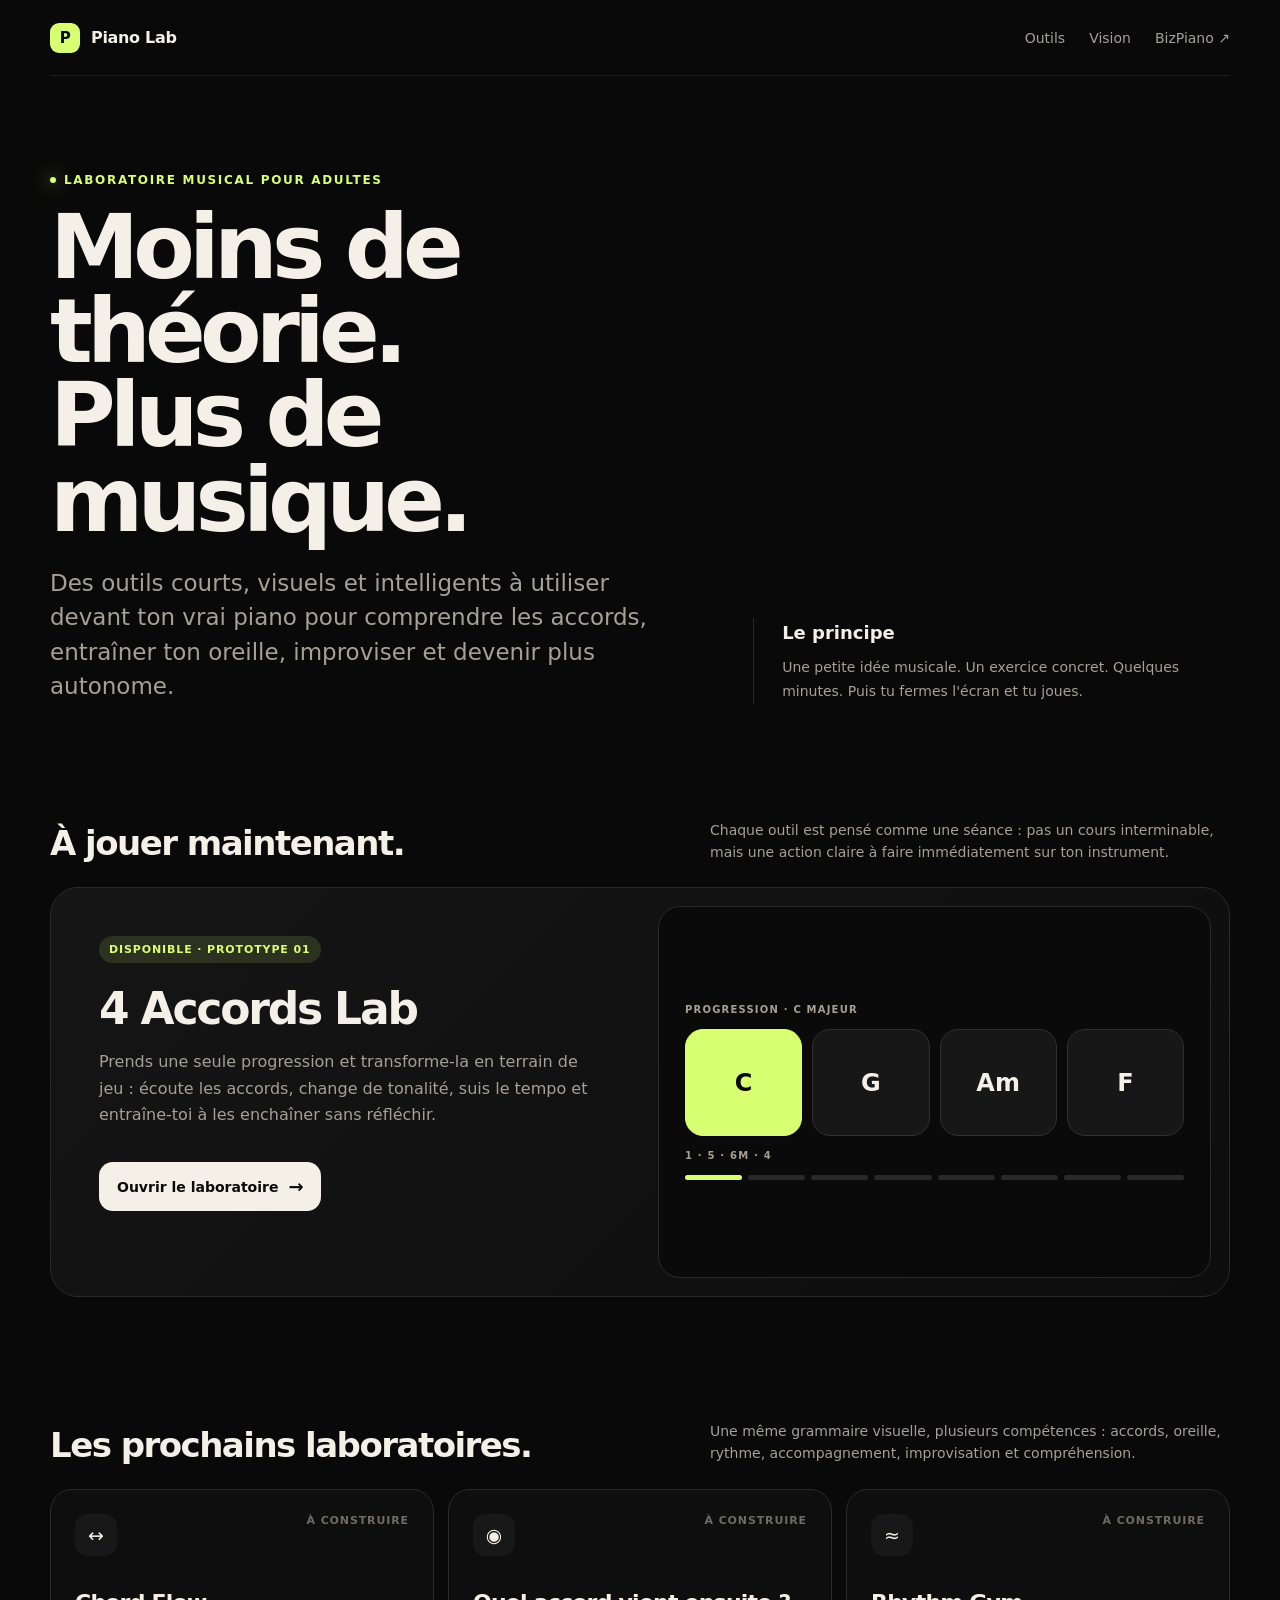
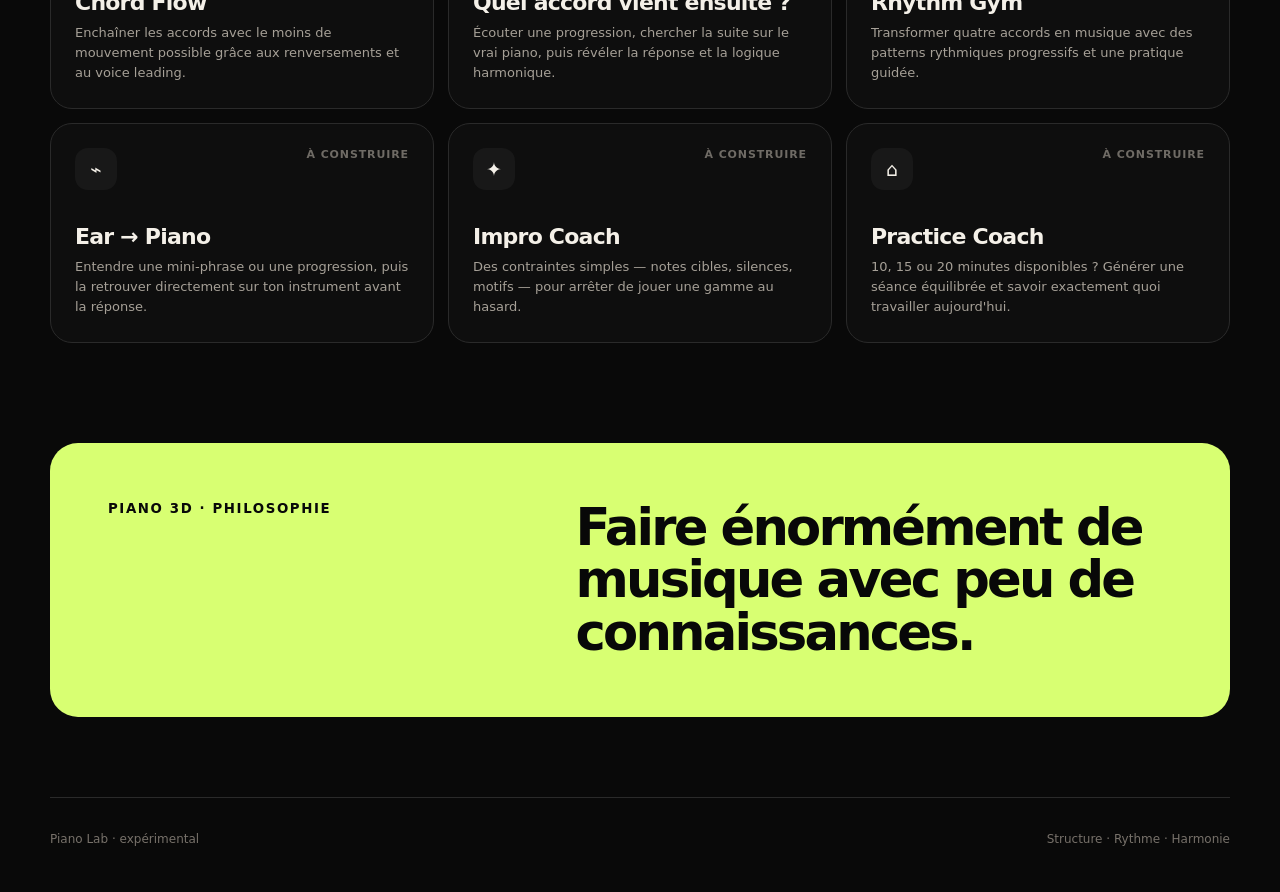
==== music-lab/index.html @ fcaf9c6c "Crée le hub premium Piano Lab pour les mini-apps musicales" ====
<!doctype html>
<html lang="fr">
<head>
  <meta charset="utf-8">
  <meta name="viewport" content="width=device-width,initial-scale=1">
  <meta name="theme-color" content="#0a0a0a">
  <meta name="description" content="Piano Lab — des outils musicaux simples et élégants pour pratiquer les accords, le rythme, l'oreille et l'improvisation au vrai piano.">
  <title>Piano Lab — Des outils pour devenir autonome au piano</title>
  <style>
    :root{--bg:#090909;--panel:#111;--soft:#181818;--line:#2a2a2a;--text:#f4f0e8;--muted:#a6a097;--accent:#d8ff72;--accent2:#d7c2ff;--max:1180px}
    *{box-sizing:border-box}html{scroll-behavior:smooth}body{margin:0;background:var(--bg);color:var(--text);font-family:Inter,ui-sans-serif,system-ui,-apple-system,BlinkMacSystemFont,"Segoe UI",sans-serif;-webkit-font-smoothing:antialiased}
    a{color:inherit;text-decoration:none}.wrap{width:min(calc(100% - 36px),var(--max));margin:auto}
    nav{height:76px;display:flex;align-items:center;justify-content:space-between;border-bottom:1px solid rgba(255,255,255,.08)}
    .brand{display:flex;align-items:center;gap:11px;font-weight:750;letter-spacing:-.02em}.mark{width:30px;height:30px;border-radius:9px;background:var(--accent);display:grid;place-items:center;color:#0a0a0a;font-size:15px;font-weight:900}.nav-right{display:flex;gap:24px;align-items:center;color:var(--muted);font-size:14px}.nav-right a:hover{color:var(--text)}
    .hero{padding:92px 0 72px;display:grid;grid-template-columns:1.15fr .85fr;gap:58px;align-items:end}.eyebrow{display:inline-flex;gap:8px;align-items:center;color:var(--accent);font-size:12px;font-weight:800;text-transform:uppercase;letter-spacing:.14em}.dot{width:6px;height:6px;border-radius:50%;background:var(--accent);box-shadow:0 0 18px var(--accent)}
    h1{font-size:clamp(48px,7vw,92px);line-height:.94;letter-spacing:-.065em;margin:18px 0 24px;max-width:820px}.hero p{font-size:clamp(18px,2.2vw,23px);line-height:1.5;color:var(--muted);max-width:690px;margin:0}.hero-note{border-left:1px solid var(--line);padding-left:28px;color:var(--muted);font-size:14px;line-height:1.7}.hero-note strong{color:var(--text);display:block;font-size:18px;margin-bottom:8px}
    .section{padding:44px 0 80px}.section-head{display:flex;justify-content:space-between;gap:20px;align-items:end;margin-bottom:24px}.section-head h2{font-size:34px;letter-spacing:-.045em;margin:0}.section-head p{color:var(--muted);margin:0;max-width:520px;line-height:1.55;font-size:14px}
    .featured{border:1px solid var(--line);border-radius:28px;background:linear-gradient(135deg,#151515,#0d0d0d);overflow:hidden;display:grid;grid-template-columns:1fr 1fr;min-height:410px;transition:.3s ease}.featured:hover{border-color:#444;transform:translateY(-2px)}.feature-copy{padding:48px}.badge{display:inline-flex;padding:7px 10px;border-radius:99px;background:rgba(216,255,114,.12);color:var(--accent);font-weight:800;font-size:11px;letter-spacing:.08em;text-transform:uppercase}.feature-copy h3{font-size:44px;line-height:1;letter-spacing:-.05em;margin:24px 0 18px}.feature-copy p{color:var(--muted);line-height:1.65;margin-bottom:34px}.btn{display:inline-flex;align-items:center;gap:10px;background:var(--text);color:#0a0a0a;border-radius:14px;padding:14px 18px;font-weight:800;font-size:14px}.btn span{font-size:18px}.mock{margin:18px;background:#0a0a0a;border:1px solid #2a2a2a;border-radius:22px;padding:26px;display:flex;flex-direction:column;justify-content:center;gap:14px}.mini-label{color:var(--muted);text-transform:uppercase;font-size:10px;font-weight:800;letter-spacing:.12em}.chords{display:grid;grid-template-columns:repeat(4,1fr);gap:10px}.chord{aspect-ratio:1.1;border-radius:18px;background:#171717;border:1px solid #303030;display:grid;place-items:center;font-size:24px;font-weight:800}.chord.active{background:var(--accent);color:#080808;border-color:var(--accent)}.timeline{display:flex;gap:6px}.beat{height:5px;flex:1;border-radius:10px;background:#292929}.beat.on{background:var(--accent)}
    .grid{display:grid;grid-template-columns:repeat(3,1fr);gap:14px}.card{border:1px solid var(--line);border-radius:22px;padding:24px;min-height:220px;background:#0e0e0e;display:flex;flex-direction:column;justify-content:space-between}.card-top{display:flex;justify-content:space-between;align-items:start}.icon{width:42px;height:42px;border-radius:13px;background:var(--soft);display:grid;place-items:center;font-size:19px}.status{color:#6f6b65;font-size:11px;font-weight:800;text-transform:uppercase;letter-spacing:.08em}.card h3{font-size:22px;letter-spacing:-.035em;margin:30px 0 8px}.card p{font-size:13px;color:var(--muted);line-height:1.55;margin:0}.philosophy{margin:20px 0 80px;padding:58px;border-radius:28px;background:var(--accent);color:#080808;display:grid;grid-template-columns:.8fr 1.2fr;gap:70px}.philosophy small{font-weight:900;text-transform:uppercase;letter-spacing:.12em}.philosophy blockquote{font-size:clamp(30px,4vw,55px);letter-spacing:-.055em;line-height:1.03;margin:0;font-weight:850}
    footer{border-top:1px solid var(--line);padding:34px 0 46px;color:#77716a;font-size:12px}.footer-row{display:flex;justify-content:space-between;gap:20px}
    @media(max-width:800px){.nav-right a:not(:last-child){display:none}.hero{grid-template-columns:1fr;padding-top:64px}.hero-note{border-left:0;padding-left:0}.featured{grid-template-columns:1fr}.mock{min-height:310px}.grid{grid-template-columns:1fr}.philosophy{grid-template-columns:1fr;gap:24px;padding:34px}.section-head{display:block}.section-head p{margin-top:12px}.feature-copy{padding:32px}.feature-copy h3{font-size:36px}.chord{font-size:20px}}
  </style>
</head>
<body>
  <div class="wrap">
    <nav>
      <a class="brand" href="./"><span class="mark">P</span><span>Piano Lab</span></a>
      <div class="nav-right"><a href="#outils">Outils</a><a href="#vision">Vision</a><a href="../">BizPiano ↗</a></div>
    </nav>

    <header class="hero">
      <div>
        <div class="eyebrow"><span class="dot"></span> Laboratoire musical pour adultes</div>
        <h1>Moins de théorie.<br>Plus de musique.</h1>
        <p>Des outils courts, visuels et intelligents à utiliser devant ton vrai piano pour comprendre les accords, entraîner ton oreille, improviser et devenir plus autonome.</p>
      </div>
      <div class="hero-note"><strong>Le principe</strong>Une petite idée musicale. Un exercice concret. Quelques minutes. Puis tu fermes l'écran et tu joues.</div>
    </header>

    <section class="section" id="outils">
      <div class="section-head"><h2>À jouer maintenant.</h2><p>Chaque outil est pensé comme une séance : pas un cours interminable, mais une action claire à faire immédiatement sur ton instrument.</p></div>
      <a class="featured" href="apps/4-accords/">
        <div class="feature-copy">
          <span class="badge">Disponible · Prototype 01</span>
          <h3>4 Accords Lab</h3>
          <p>Prends une seule progression et transforme-la en terrain de jeu : écoute les accords, change de tonalité, suis le tempo et entraîne-toi à les enchaîner sans réfléchir.</p>
          <span class="btn">Ouvrir le laboratoire <span>→</span></span>
        </div>
        <div class="mock" aria-hidden="true">
          <div class="mini-label">Progression · C majeur</div>
          <div class="chords"><div class="chord active">C</div><div class="chord">G</div><div class="chord">Am</div><div class="chord">F</div></div>
          <div class="mini-label">1 · 5 · 6m · 4</div>
          <div class="timeline"><span class="beat on"></span><span class="beat"></span><span class="beat"></span><span class="beat"></span><span class="beat"></span><span class="beat"></span><span class="beat"></span><span class="beat"></span></div>
        </div>
      </a>
    </section>

    <section class="section">
      <div class="section-head"><h2>Les prochains laboratoires.</h2><p>Une même grammaire visuelle, plusieurs compétences : accords, oreille, rythme, accompagnement, improvisation et compréhension.</p></div>
      <div class="grid">
        <article class="card"><div class="card-top"><div class="icon">↔</div><div class="status">À construire</div></div><div><h3>Chord Flow</h3><p>Enchaîner les accords avec le moins de mouvement possible grâce aux renversements et au voice leading.</p></div></article>
        <article class="card"><div class="card-top"><div class="icon">◉</div><div class="status">À construire</div></div><div><h3>Quel accord vient ensuite ?</h3><p>Écouter une progression, chercher la suite sur le vrai piano, puis révéler la réponse et la logique harmonique.</p></div></article>
        <article class="card"><div class="card-top"><div class="icon">≈</div><div class="status">À construire</div></div><div><h3>Rhythm Gym</h3><p>Transformer quatre accords en musique avec des patterns rythmiques progressifs et une pratique guidée.</p></div></article>
        <article class="card"><div class="card-top"><div class="icon">⌁</div><div class="status">À construire</div></div><div><h3>Ear → Piano</h3><p>Entendre une mini-phrase ou une progression, puis la retrouver directement sur ton instrument avant la réponse.</p></div></article>
        <article class="card"><div class="card-top"><div class="icon">✦</div><div class="status">À construire</div></div><div><h3>Impro Coach</h3><p>Des contraintes simples — notes cibles, silences, motifs — pour arrêter de jouer une gamme au hasard.</p></div></article>
        <article class="card"><div class="card-top"><div class="icon">⌂</div><div class="status">À construire</div></div><div><h3>Practice Coach</h3><p>10, 15 ou 20 minutes disponibles ? Générer une séance équilibrée et savoir exactement quoi travailler aujourd'hui.</p></div></article>
      </div>
    </section>

    <section class="philosophy" id="vision"><small>Piano 3D · philosophie</small><blockquote>Faire énormément de musique avec peu de connaissances.</blockquote></section>

    <footer><div class="footer-row"><span>Piano Lab · expérimental</span><span>Structure · Rythme · Harmonie</span></div></footer>
  </div>
</body>
</html>
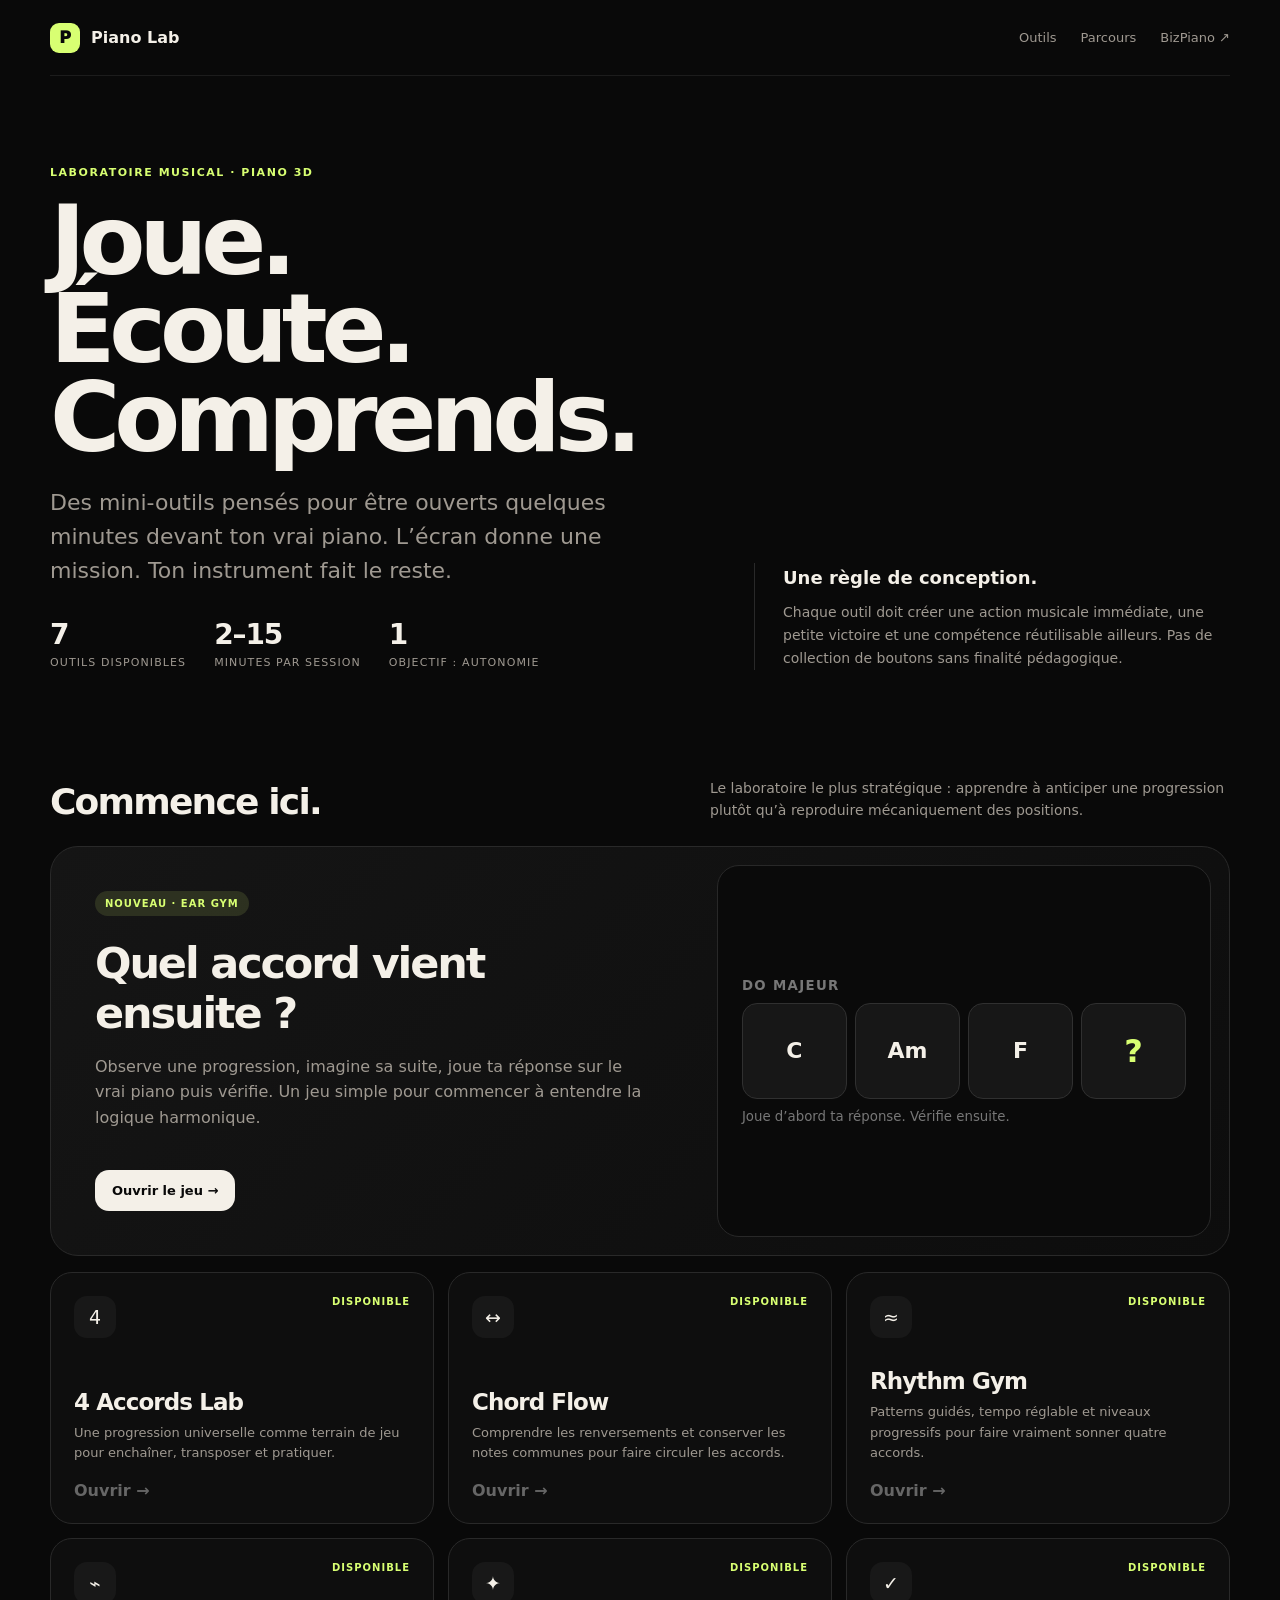
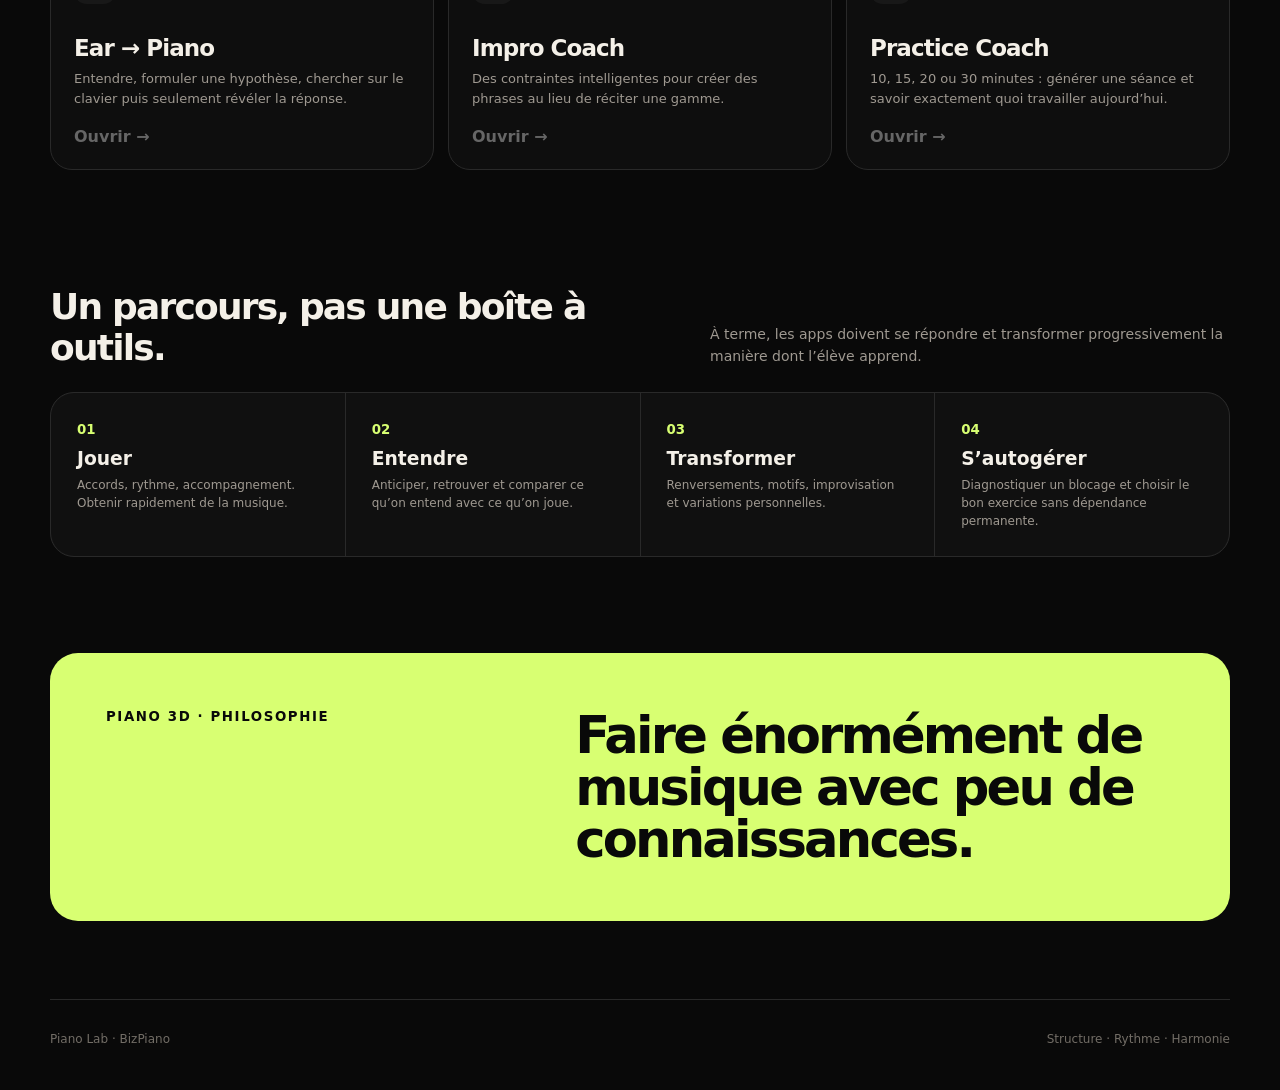
==== commit 38b1bc80: "Transforme Piano Lab en hub de 7 outils" ====
--- a/music-lab/index.html
+++ b/music-lab/index.html
@@ -1,75 +1 @@
-<!doctype html>
-<html lang="fr">
-<head>
-  <meta charset="utf-8">
-  <meta name="viewport" content="width=device-width,initial-scale=1">
-  <meta name="theme-color" content="#0a0a0a">
-  <meta name="description" content="Piano Lab — des outils musicaux simples et élégants pour pratiquer les accords, le rythme, l'oreille et l'improvisation au vrai piano.">
-  <title>Piano Lab — Des outils pour devenir autonome au piano</title>
-  <style>
-    :root{--bg:#090909;--panel:#111;--soft:#181818;--line:#2a2a2a;--text:#f4f0e8;--muted:#a6a097;--accent:#d8ff72;--accent2:#d7c2ff;--max:1180px}
-    *{box-sizing:border-box}html{scroll-behavior:smooth}body{margin:0;background:var(--bg);color:var(--text);font-family:Inter,ui-sans-serif,system-ui,-apple-system,BlinkMacSystemFont,"Segoe UI",sans-serif;-webkit-font-smoothing:antialiased}
-    a{color:inherit;text-decoration:none}.wrap{width:min(calc(100% - 36px),var(--max));margin:auto}
-    nav{height:76px;display:flex;align-items:center;justify-content:space-between;border-bottom:1px solid rgba(255,255,255,.08)}
-    .brand{display:flex;align-items:center;gap:11px;font-weight:750;letter-spacing:-.02em}.mark{width:30px;height:30px;border-radius:9px;background:var(--accent);display:grid;place-items:center;color:#0a0a0a;font-size:15px;font-weight:900}.nav-right{display:flex;gap:24px;align-items:center;color:var(--muted);font-size:14px}.nav-right a:hover{color:var(--text)}
-    .hero{padding:92px 0 72px;display:grid;grid-template-columns:1.15fr .85fr;gap:58px;align-items:end}.eyebrow{display:inline-flex;gap:8px;align-items:center;color:var(--accent);font-size:12px;font-weight:800;text-transform:uppercase;letter-spacing:.14em}.dot{width:6px;height:6px;border-radius:50%;background:var(--accent);box-shadow:0 0 18px var(--accent)}
-    h1{font-size:clamp(48px,7vw,92px);line-height:.94;letter-spacing:-.065em;margin:18px 0 24px;max-width:820px}.hero p{font-size:clamp(18px,2.2vw,23px);line-height:1.5;color:var(--muted);max-width:690px;margin:0}.hero-note{border-left:1px solid var(--line);padding-left:28px;color:var(--muted);font-size:14px;line-height:1.7}.hero-note strong{color:var(--text);display:block;font-size:18px;margin-bottom:8px}
-    .section{padding:44px 0 80px}.section-head{display:flex;justify-content:space-between;gap:20px;align-items:end;margin-bottom:24px}.section-head h2{font-size:34px;letter-spacing:-.045em;margin:0}.section-head p{color:var(--muted);margin:0;max-width:520px;line-height:1.55;font-size:14px}
-    .featured{border:1px solid var(--line);border-radius:28px;background:linear-gradient(135deg,#151515,#0d0d0d);overflow:hidden;display:grid;grid-template-columns:1fr 1fr;min-height:410px;transition:.3s ease}.featured:hover{border-color:#444;transform:translateY(-2px)}.feature-copy{padding:48px}.badge{display:inline-flex;padding:7px 10px;border-radius:99px;background:rgba(216,255,114,.12);color:var(--accent);font-weight:800;font-size:11px;letter-spacing:.08em;text-transform:uppercase}.feature-copy h3{font-size:44px;line-height:1;letter-spacing:-.05em;margin:24px 0 18px}.feature-copy p{color:var(--muted);line-height:1.65;margin-bottom:34px}.btn{display:inline-flex;align-items:center;gap:10px;background:var(--text);color:#0a0a0a;border-radius:14px;padding:14px 18px;font-weight:800;font-size:14px}.btn span{font-size:18px}.mock{margin:18px;background:#0a0a0a;border:1px solid #2a2a2a;border-radius:22px;padding:26px;display:flex;flex-direction:column;justify-content:center;gap:14px}.mini-label{color:var(--muted);text-transform:uppercase;font-size:10px;font-weight:800;letter-spacing:.12em}.chords{display:grid;grid-template-columns:repeat(4,1fr);gap:10px}.chord{aspect-ratio:1.1;border-radius:18px;background:#171717;border:1px solid #303030;display:grid;place-items:center;font-size:24px;font-weight:800}.chord.active{background:var(--accent);color:#080808;border-color:var(--accent)}.timeline{display:flex;gap:6px}.beat{height:5px;flex:1;border-radius:10px;background:#292929}.beat.on{background:var(--accent)}
-    .grid{display:grid;grid-template-columns:repeat(3,1fr);gap:14px}.card{border:1px solid var(--line);border-radius:22px;padding:24px;min-height:220px;background:#0e0e0e;display:flex;flex-direction:column;justify-content:space-between}.card-top{display:flex;justify-content:space-between;align-items:start}.icon{width:42px;height:42px;border-radius:13px;background:var(--soft);display:grid;place-items:center;font-size:19px}.status{color:#6f6b65;font-size:11px;font-weight:800;text-transform:uppercase;letter-spacing:.08em}.card h3{font-size:22px;letter-spacing:-.035em;margin:30px 0 8px}.card p{font-size:13px;color:var(--muted);line-height:1.55;margin:0}.philosophy{margin:20px 0 80px;padding:58px;border-radius:28px;background:var(--accent);color:#080808;display:grid;grid-template-columns:.8fr 1.2fr;gap:70px}.philosophy small{font-weight:900;text-transform:uppercase;letter-spacing:.12em}.philosophy blockquote{font-size:clamp(30px,4vw,55px);letter-spacing:-.055em;line-height:1.03;margin:0;font-weight:850}
-    footer{border-top:1px solid var(--line);padding:34px 0 46px;color:#77716a;font-size:12px}.footer-row{display:flex;justify-content:space-between;gap:20px}
-    @media(max-width:800px){.nav-right a:not(:last-child){display:none}.hero{grid-template-columns:1fr;padding-top:64px}.hero-note{border-left:0;padding-left:0}.featured{grid-template-columns:1fr}.mock{min-height:310px}.grid{grid-template-columns:1fr}.philosophy{grid-template-columns:1fr;gap:24px;padding:34px}.section-head{display:block}.section-head p{margin-top:12px}.feature-copy{padding:32px}.feature-copy h3{font-size:36px}.chord{font-size:20px}}
-  </style>
-</head>
-<body>
-  <div class="wrap">
-    <nav>
-      <a class="brand" href="./"><span class="mark">P</span><span>Piano Lab</span></a>
-      <div class="nav-right"><a href="#outils">Outils</a><a href="#vision">Vision</a><a href="../">BizPiano ↗</a></div>
-    </nav>
-
-    <header class="hero">
-      <div>
-        <div class="eyebrow"><span class="dot"></span> Laboratoire musical pour adultes</div>
-        <h1>Moins de théorie.<br>Plus de musique.</h1>
-        <p>Des outils courts, visuels et intelligents à utiliser devant ton vrai piano pour comprendre les accords, entraîner ton oreille, improviser et devenir plus autonome.</p>
-      </div>
-      <div class="hero-note"><strong>Le principe</strong>Une petite idée musicale. Un exercice concret. Quelques minutes. Puis tu fermes l'écran et tu joues.</div>
-    </header>
-
-    <section class="section" id="outils">
-      <div class="section-head"><h2>À jouer maintenant.</h2><p>Chaque outil est pensé comme une séance : pas un cours interminable, mais une action claire à faire immédiatement sur ton instrument.</p></div>
-      <a class="featured" href="apps/4-accords/">
-        <div class="feature-copy">
-          <span class="badge">Disponible · Prototype 01</span>
-          <h3>4 Accords Lab</h3>
-          <p>Prends une seule progression et transforme-la en terrain de jeu : écoute les accords, change de tonalité, suis le tempo et entraîne-toi à les enchaîner sans réfléchir.</p>
-          <span class="btn">Ouvrir le laboratoire <span>→</span></span>
-        </div>
-        <div class="mock" aria-hidden="true">
-          <div class="mini-label">Progression · C majeur</div>
-          <div class="chords"><div class="chord active">C</div><div class="chord">G</div><div class="chord">Am</div><div class="chord">F</div></div>
-          <div class="mini-label">1 · 5 · 6m · 4</div>
-          <div class="timeline"><span class="beat on"></span><span class="beat"></span><span class="beat"></span><span class="beat"></span><span class="beat"></span><span class="beat"></span><span class="beat"></span><span class="beat"></span></div>
-        </div>
-      </a>
-    </section>
-
-    <section class="section">
-      <div class="section-head"><h2>Les prochains laboratoires.</h2><p>Une même grammaire visuelle, plusieurs compétences : accords, oreille, rythme, accompagnement, improvisation et compréhension.</p></div>
-      <div class="grid">
-        <article class="card"><div class="card-top"><div class="icon">↔</div><div class="status">À construire</div></div><div><h3>Chord Flow</h3><p>Enchaîner les accords avec le moins de mouvement possible grâce aux renversements et au voice leading.</p></div></article>
-        <article class="card"><div class="card-top"><div class="icon">◉</div><div class="status">À construire</div></div><div><h3>Quel accord vient ensuite ?</h3><p>Écouter une progression, chercher la suite sur le vrai piano, puis révéler la réponse et la logique harmonique.</p></div></article>
-        <article class="card"><div class="card-top"><div class="icon">≈</div><div class="status">À construire</div></div><div><h3>Rhythm Gym</h3><p>Transformer quatre accords en musique avec des patterns rythmiques progressifs et une pratique guidée.</p></div></article>
-        <article class="card"><div class="card-top"><div class="icon">⌁</div><div class="status">À construire</div></div><div><h3>Ear → Piano</h3><p>Entendre une mini-phrase ou une progression, puis la retrouver directement sur ton instrument avant la réponse.</p></div></article>
-        <article class="card"><div class="card-top"><div class="icon">✦</div><div class="status">À construire</div></div><div><h3>Impro Coach</h3><p>Des contraintes simples — notes cibles, silences, motifs — pour arrêter de jouer une gamme au hasard.</p></div></article>
-        <article class="card"><div class="card-top"><div class="icon">⌂</div><div class="status">À construire</div></div><div><h3>Practice Coach</h3><p>10, 15 ou 20 minutes disponibles ? Générer une séance équilibrée et savoir exactement quoi travailler aujourd'hui.</p></div></article>
-      </div>
-    </section>
-
-    <section class="philosophy" id="vision"><small>Piano 3D · philosophie</small><blockquote>Faire énormément de musique avec peu de connaissances.</blockquote></section>
-
-    <footer><div class="footer-row"><span>Piano Lab · expérimental</span><span>Structure · Rythme · Harmonie</span></div></footer>
-  </div>
-</body>
-</html>+<!doctype html><html lang="fr"><head><meta charset="utf-8"><meta name="viewport" content="width=device-width,initial-scale=1"><meta name="theme-color" content="#090909"><meta name="description" content="Piano Lab — des outils musicaux simples et élégants pour pratiquer les accords, le rythme, l'oreille et l'improvisation au vrai piano."><title>Piano Lab — Des outils pour devenir autonome au piano</title><style>:root{--bg:#090909;--panel:#111;--soft:#181818;--line:#292929;--text:#f4f0e8;--muted:#9f9991;--accent:#d8ff72;--max:1180px}*{box-sizing:border-box}html{scroll-behavior:smooth}body{margin:0;background:var(--bg);color:var(--text);font-family:Inter,system-ui,-apple-system,sans-serif;-webkit-font-smoothing:antialiased}a{color:inherit;text-decoration:none}.wrap{width:min(calc(100% - 32px),var(--max));margin:auto}nav{height:76px;display:flex;align-items:center;justify-content:space-between;border-bottom:1px solid rgba(255,255,255,.08)}.brand{display:flex;align-items:center;gap:11px;font-weight:800}.mark{width:30px;height:30px;border-radius:9px;background:var(--accent);display:grid;place-items:center;color:#090909;font-weight:950}.nav-right{display:flex;gap:24px;align-items:center;color:var(--muted);font-size:13px}.hero{padding:90px 0 68px;display:grid;grid-template-columns:1.15fr .85fr;gap:60px;align-items:end}.eyebrow{color:var(--accent);font-size:11px;font-weight:900;letter-spacing:.14em;text-transform:uppercase}h1{font-size:clamp(50px,7.6vw,96px);line-height:.92;letter-spacing:-.065em;margin:18px 0 24px}.hero p{font-size:clamp(18px,2vw,22px);line-height:1.55;color:var(--muted);max-width:700px;margin:0}.promise{border-left:1px solid var(--line);padding-left:28px;color:var(--muted);font-size:14px;line-height:1.65}.promise strong{display:block;color:var(--text);font-size:18px;margin-bottom:8px}.stats{display:flex;gap:28px;margin-top:30px}.stat strong{display:block;font-size:28px;letter-spacing:-.04em}.stat span{color:var(--muted);font-size:11px;text-transform:uppercase;letter-spacing:.1em}.section{padding:40px 0 76px}.section-head{display:flex;justify-content:space-between;align-items:end;gap:30px;margin-bottom:24px}.section-head h2{font-size:36px;letter-spacing:-.05em;margin:0}.section-head p{max-width:520px;color:var(--muted);font-size:14px;line-height:1.55;margin:0}.featured{display:grid;grid-template-columns:1.1fr .9fr;border:1px solid var(--line);border-radius:28px;overflow:hidden;background:linear-gradient(135deg,#151515,#0d0d0d);margin-bottom:16px;transition:.25s}.featured:hover,.card:hover{border-color:#484848;transform:translateY(-2px)}.fcopy{padding:44px}.badge{display:inline-flex;padding:7px 10px;border-radius:99px;background:rgba(216,255,114,.12);color:var(--accent);font-size:10px;font-weight:900;text-transform:uppercase;letter-spacing:.1em}.fcopy h3{font-size:43px;letter-spacing:-.05em;margin:22px 0 14px}.fcopy p{color:var(--muted);line-height:1.6;max-width:580px}.open{display:inline-flex;margin-top:24px;background:var(--text);color:#090909;padding:13px 17px;border-radius:14px;font-weight:850;font-size:13px}.preview{margin:18px;border:1px solid #282828;background:#0a0a0a;border-radius:22px;padding:24px;display:flex;flex-direction:column;justify-content:center;gap:10px}.seq{display:grid;grid-template-columns:repeat(4,1fr);gap:8px}.sq{aspect-ratio:1.1;border-radius:15px;background:#171717;border:1px solid #303030;display:grid;place-items:center;font-weight:900;font-size:22px}.sq:last-child{color:var(--accent);font-size:32px}.grid{display:grid;grid-template-columns:repeat(3,1fr);gap:14px}.card{border:1px solid var(--line);border-radius:22px;padding:23px;min-height:232px;background:#0e0e0e;display:flex;flex-direction:column;justify-content:space-between;transition:.25s}.card-top{display:flex;justify-content:space-between}.icon{width:42px;height:42px;border-radius:13px;background:#181818;display:grid;place-items:center;font-size:19px}.live{font-size:10px;font-weight:900;color:var(--accent);letter-spacing:.1em;text-transform:uppercase}.card h3{font-size:23px;letter-spacing:-.04em;margin:30px 0 8px}.card p{font-size:13px;color:var(--muted);line-height:1.55;margin:0}.arrow{color:#666;margin-top:18px;font-weight:800}.path{display:grid;grid-template-columns:repeat(4,1fr);gap:1px;background:var(--line);border:1px solid var(--line);border-radius:24px;overflow:hidden}.path div{background:#101010;padding:26px}.path small{color:var(--accent);font-weight:900}.path h3{margin:10px 0 7px}.path p{color:var(--muted);font-size:12px;line-height:1.5;margin:0}.philosophy{margin:20px 0 78px;padding:56px;border-radius:28px;background:var(--accent);color:#090909;display:grid;grid-template-columns:.8fr 1.2fr;gap:70px}.philosophy small{font-weight:900;text-transform:uppercase;letter-spacing:.12em}.philosophy blockquote{font-size:clamp(31px,4vw,56px);letter-spacing:-.055em;line-height:1.02;margin:0;font-weight:900}footer{border-top:1px solid var(--line);padding:32px 0 44px;color:#726d66;font-size:12px}.footer-row{display:flex;justify-content:space-between}@media(max-width:820px){.hero,.featured{grid-template-columns:1fr}.promise{border:0;padding:0}.grid{grid-template-columns:1fr 1fr}.path{grid-template-columns:1fr 1fr}.philosophy{grid-template-columns:1fr;gap:22px;padding:34px}.nav-right a:not(:last-child){display:none}}@media(max-width:560px){.grid,.path{grid-template-columns:1fr}.section-head{display:block}.section-head p{margin-top:10px}.fcopy{padding:30px}.preview{min-height:230px}.stats{gap:18px}}</style></head><body><div class="wrap"><nav><a class="brand" href="./"><span class="mark">P</span>Piano Lab</a><div class="nav-right"><a href="#outils">Outils</a><a href="#parcours">Parcours</a><a href="../">BizPiano ↗</a></div></nav><header class="hero"><div><div class="eyebrow">Laboratoire musical · Piano 3D</div><h1>Joue.<br>Écoute.<br>Comprends.</h1><p>Des mini-outils pensés pour être ouverts quelques minutes devant ton vrai piano. L’écran donne une mission. Ton instrument fait le reste.</p><div class="stats"><div class="stat"><strong>7</strong><span>outils disponibles</span></div><div class="stat"><strong>2–15</strong><span>minutes par session</span></div><div class="stat"><strong>1</strong><span>objectif : autonomie</span></div></div></div><div class="promise"><strong>Une règle de conception.</strong>Chaque outil doit créer une action musicale immédiate, une petite victoire et une compétence réutilisable ailleurs. Pas de collection de boutons sans finalité pédagogique.</div></header><section class="section" id="outils"><div class="section-head"><h2>Commence ici.</h2><p>Le laboratoire le plus stratégique : apprendre à anticiper une progression plutôt qu’à reproduire mécaniquement des positions.</p></div><a class="featured" href="apps/quel-accord/"><div class="fcopy"><span class="badge">Nouveau · Ear Gym</span><h3>Quel accord vient ensuite ?</h3><p>Observe une progression, imagine sa suite, joue ta réponse sur le vrai piano puis vérifie. Un jeu simple pour commencer à entendre la logique harmonique.</p><span class="open">Ouvrir le jeu →</span></div><div class="preview"><small style="color:#777;text-transform:uppercase;font-weight:900;letter-spacing:.1em">Do majeur</small><div class="seq"><div class="sq">C</div><div class="sq">Am</div><div class="sq">F</div><div class="sq">?</div></div><small style="color:#777">Joue d’abord ta réponse. Vérifie ensuite.</small></div></a><div class="grid"><a class="card" href="apps/4-accords/"><div class="card-top"><div class="icon">4</div><span class="live">Disponible</span></div><div><h3>4 Accords Lab</h3><p>Une progression universelle comme terrain de jeu pour enchaîner, transposer et pratiquer.</p><div class="arrow">Ouvrir →</div></div></a><a class="card" href="apps/chord-flow/"><div class="card-top"><div class="icon">↔</div><span class="live">Disponible</span></div><div><h3>Chord Flow</h3><p>Comprendre les renversements et conserver les notes communes pour faire circuler les accords.</p><div class="arrow">Ouvrir →</div></div></a><a class="card" href="apps/rhythm-gym/"><div class="card-top"><div class="icon">≈</div><span class="live">Disponible</span></div><div><h3>Rhythm Gym</h3><p>Patterns guidés, tempo réglable et niveaux progressifs pour faire vraiment sonner quatre accords.</p><div class="arrow">Ouvrir →</div></div></a><a class="card" href="apps/ear-piano/"><div class="card-top"><div class="icon">⌁</div><span class="live">Disponible</span></div><div><h3>Ear → Piano</h3><p>Entendre, formuler une hypothèse, chercher sur le clavier puis seulement révéler la réponse.</p><div class="arrow">Ouvrir →</div></div></a><a class="card" href="apps/impro-coach/"><div class="card-top"><div class="icon">✦</div><span class="live">Disponible</span></div><div><h3>Impro Coach</h3><p>Des contraintes intelligentes pour créer des phrases au lieu de réciter une gamme.</p><div class="arrow">Ouvrir →</div></div></a><a class="card" href="apps/practice-coach/"><div class="card-top"><div class="icon">✓</div><span class="live">Disponible</span></div><div><h3>Practice Coach</h3><p>10, 15, 20 ou 30 minutes : générer une séance et savoir exactement quoi travailler aujourd’hui.</p><div class="arrow">Ouvrir →</div></div></a></div></section><section class="section" id="parcours"><div class="section-head"><h2>Un parcours, pas une boîte à outils.</h2><p>À terme, les apps doivent se répondre et transformer progressivement la manière dont l’élève apprend.</p></div><div class="path"><div><small>01</small><h3>Jouer</h3><p>Accords, rythme, accompagnement. Obtenir rapidement de la musique.</p></div><div><small>02</small><h3>Entendre</h3><p>Anticiper, retrouver et comparer ce qu’on entend avec ce qu’on joue.</p></div><div><small>03</small><h3>Transformer</h3><p>Renversements, motifs, improvisation et variations personnelles.</p></div><div><small>04</small><h3>S’autogérer</h3><p>Diagnostiquer un blocage et choisir le bon exercice sans dépendance permanente.</p></div></div></section><section class="philosophy"><small>Piano 3D · philosophie</small><blockquote>Faire énormément de musique avec peu de connaissances.</blockquote></section><footer><div class="footer-row"><span>Piano Lab · BizPiano</span><span>Structure · Rythme · Harmonie</span></div></footer></div></body></html>
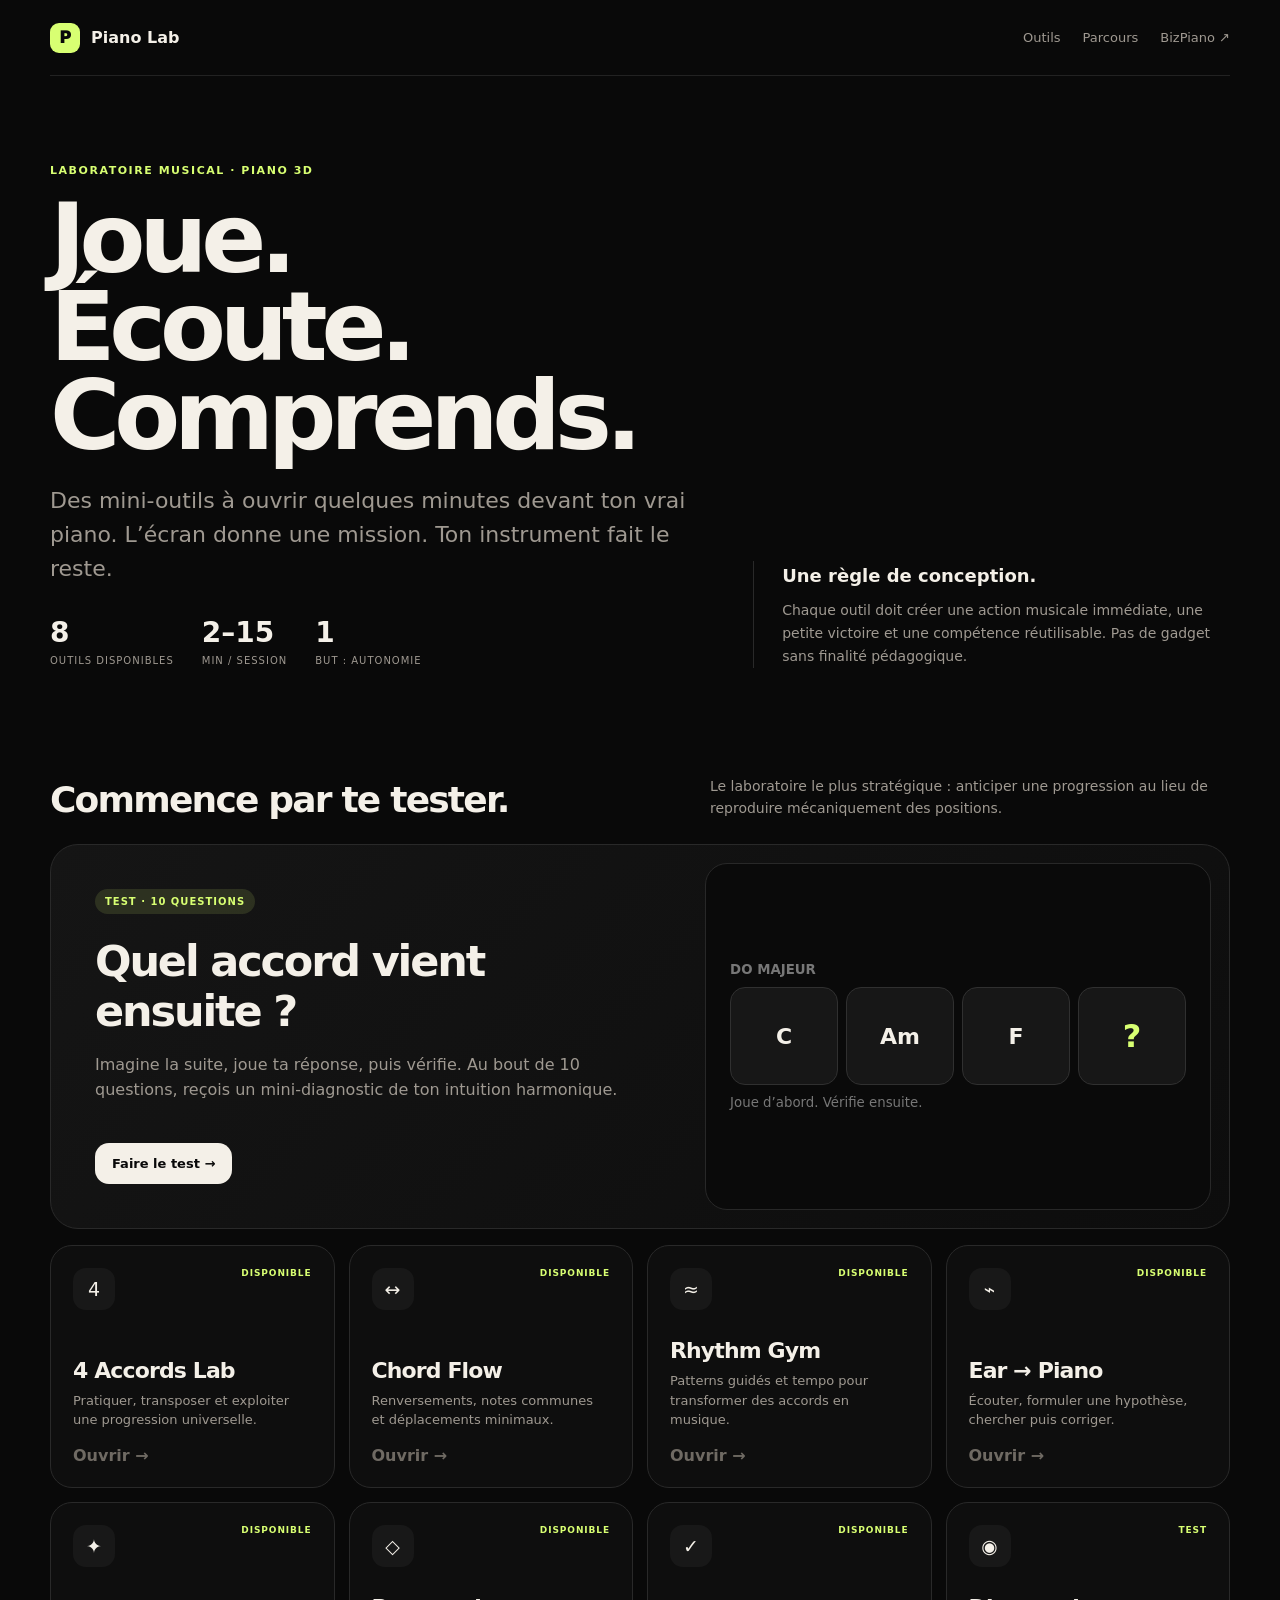
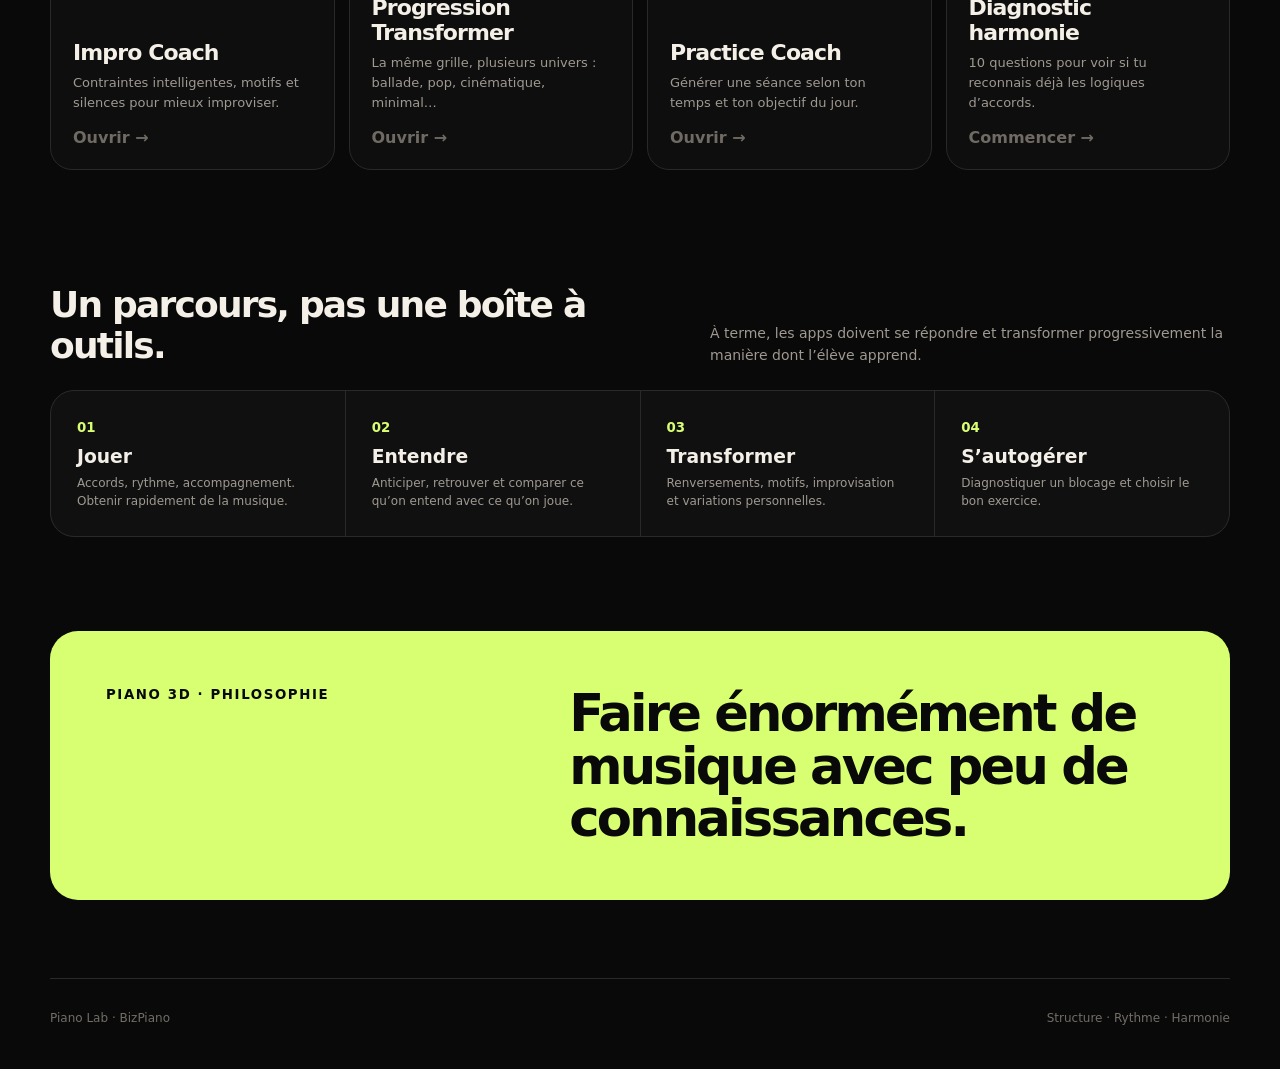
==== commit 92620833: "Ajoute Progression Transformer au hub Piano Lab" ====
--- a/music-lab/index.html
+++ b/music-lab/index.html
@@ -1 +1 @@
-<!doctype html><html lang="fr"><head><meta charset="utf-8"><meta name="viewport" content="width=device-width,initial-scale=1"><meta name="theme-color" content="#090909"><meta name="description" content="Piano Lab — des outils musicaux simples et élégants pour pratiquer les accords, le rythme, l'oreille et l'improvisation au vrai piano."><title>Piano Lab — Des outils pour devenir autonome au piano</title><style>:root{--bg:#090909;--panel:#111;--soft:#181818;--line:#292929;--text:#f4f0e8;--muted:#9f9991;--accent:#d8ff72;--max:1180px}*{box-sizing:border-box}html{scroll-behavior:smooth}body{margin:0;background:var(--bg);color:var(--text);font-family:Inter,system-ui,-apple-system,sans-serif;-webkit-font-smoothing:antialiased}a{color:inherit;text-decoration:none}.wrap{width:min(calc(100% - 32px),var(--max));margin:auto}nav{height:76px;display:flex;align-items:center;justify-content:space-between;border-bottom:1px solid rgba(255,255,255,.08)}.brand{display:flex;align-items:center;gap:11px;font-weight:800}.mark{width:30px;height:30px;border-radius:9px;background:var(--accent);display:grid;place-items:center;color:#090909;font-weight:950}.nav-right{display:flex;gap:24px;align-items:center;color:var(--muted);font-size:13px}.hero{padding:90px 0 68px;display:grid;grid-template-columns:1.15fr .85fr;gap:60px;align-items:end}.eyebrow{color:var(--accent);font-size:11px;font-weight:900;letter-spacing:.14em;text-transform:uppercase}h1{font-size:clamp(50px,7.6vw,96px);line-height:.92;letter-spacing:-.065em;margin:18px 0 24px}.hero p{font-size:clamp(18px,2vw,22px);line-height:1.55;color:var(--muted);max-width:700px;margin:0}.promise{border-left:1px solid var(--line);padding-left:28px;color:var(--muted);font-size:14px;line-height:1.65}.promise strong{display:block;color:var(--text);font-size:18px;margin-bottom:8px}.stats{display:flex;gap:28px;margin-top:30px}.stat strong{display:block;font-size:28px;letter-spacing:-.04em}.stat span{color:var(--muted);font-size:11px;text-transform:uppercase;letter-spacing:.1em}.section{padding:40px 0 76px}.section-head{display:flex;justify-content:space-between;align-items:end;gap:30px;margin-bottom:24px}.section-head h2{font-size:36px;letter-spacing:-.05em;margin:0}.section-head p{max-width:520px;color:var(--muted);font-size:14px;line-height:1.55;margin:0}.featured{display:grid;grid-template-columns:1.1fr .9fr;border:1px solid var(--line);border-radius:28px;overflow:hidden;background:linear-gradient(135deg,#151515,#0d0d0d);margin-bottom:16px;transition:.25s}.featured:hover,.card:hover{border-color:#484848;transform:translateY(-2px)}.fcopy{padding:44px}.badge{display:inline-flex;padding:7px 10px;border-radius:99px;background:rgba(216,255,114,.12);color:var(--accent);font-size:10px;font-weight:900;text-transform:uppercase;letter-spacing:.1em}.fcopy h3{font-size:43px;letter-spacing:-.05em;margin:22px 0 14px}.fcopy p{color:var(--muted);line-height:1.6;max-width:580px}.open{display:inline-flex;margin-top:24px;background:var(--text);color:#090909;padding:13px 17px;border-radius:14px;font-weight:850;font-size:13px}.preview{margin:18px;border:1px solid #282828;background:#0a0a0a;border-radius:22px;padding:24px;display:flex;flex-direction:column;justify-content:center;gap:10px}.seq{display:grid;grid-template-columns:repeat(4,1fr);gap:8px}.sq{aspect-ratio:1.1;border-radius:15px;background:#171717;border:1px solid #303030;display:grid;place-items:center;font-weight:900;font-size:22px}.sq:last-child{color:var(--accent);font-size:32px}.grid{display:grid;grid-template-columns:repeat(3,1fr);gap:14px}.card{border:1px solid var(--line);border-radius:22px;padding:23px;min-height:232px;background:#0e0e0e;display:flex;flex-direction:column;justify-content:space-between;transition:.25s}.card-top{display:flex;justify-content:space-between}.icon{width:42px;height:42px;border-radius:13px;background:#181818;display:grid;place-items:center;font-size:19px}.live{font-size:10px;font-weight:900;color:var(--accent);letter-spacing:.1em;text-transform:uppercase}.card h3{font-size:23px;letter-spacing:-.04em;margin:30px 0 8px}.card p{font-size:13px;color:var(--muted);line-height:1.55;margin:0}.arrow{color:#666;margin-top:18px;font-weight:800}.path{display:grid;grid-template-columns:repeat(4,1fr);gap:1px;background:var(--line);border:1px solid var(--line);border-radius:24px;overflow:hidden}.path div{background:#101010;padding:26px}.path small{color:var(--accent);font-weight:900}.path h3{margin:10px 0 7px}.path p{color:var(--muted);font-size:12px;line-height:1.5;margin:0}.philosophy{margin:20px 0 78px;padding:56px;border-radius:28px;background:var(--accent);color:#090909;display:grid;grid-template-columns:.8fr 1.2fr;gap:70px}.philosophy small{font-weight:900;text-transform:uppercase;letter-spacing:.12em}.philosophy blockquote{font-size:clamp(31px,4vw,56px);letter-spacing:-.055em;line-height:1.02;margin:0;font-weight:900}footer{border-top:1px solid var(--line);padding:32px 0 44px;color:#726d66;font-size:12px}.footer-row{display:flex;justify-content:space-between}@media(max-width:820px){.hero,.featured{grid-template-columns:1fr}.promise{border:0;padding:0}.grid{grid-template-columns:1fr 1fr}.path{grid-template-columns:1fr 1fr}.philosophy{grid-template-columns:1fr;gap:22px;padding:34px}.nav-right a:not(:last-child){display:none}}@media(max-width:560px){.grid,.path{grid-template-columns:1fr}.section-head{display:block}.section-head p{margin-top:10px}.fcopy{padding:30px}.preview{min-height:230px}.stats{gap:18px}}</style></head><body><div class="wrap"><nav><a class="brand" href="./"><span class="mark">P</span>Piano Lab</a><div class="nav-right"><a href="#outils">Outils</a><a href="#parcours">Parcours</a><a href="../">BizPiano ↗</a></div></nav><header class="hero"><div><div class="eyebrow">Laboratoire musical · Piano 3D</div><h1>Joue.<br>Écoute.<br>Comprends.</h1><p>Des mini-outils pensés pour être ouverts quelques minutes devant ton vrai piano. L’écran donne une mission. Ton instrument fait le reste.</p><div class="stats"><div class="stat"><strong>7</strong><span>outils disponibles</span></div><div class="stat"><strong>2–15</strong><span>minutes par session</span></div><div class="stat"><strong>1</strong><span>objectif : autonomie</span></div></div></div><div class="promise"><strong>Une règle de conception.</strong>Chaque outil doit créer une action musicale immédiate, une petite victoire et une compétence réutilisable ailleurs. Pas de collection de boutons sans finalité pédagogique.</div></header><section class="section" id="outils"><div class="section-head"><h2>Commence ici.</h2><p>Le laboratoire le plus stratégique : apprendre à anticiper une progression plutôt qu’à reproduire mécaniquement des positions.</p></div><a class="featured" href="apps/quel-accord/"><div class="fcopy"><span class="badge">Nouveau · Ear Gym</span><h3>Quel accord vient ensuite ?</h3><p>Observe une progression, imagine sa suite, joue ta réponse sur le vrai piano puis vérifie. Un jeu simple pour commencer à entendre la logique harmonique.</p><span class="open">Ouvrir le jeu →</span></div><div class="preview"><small style="color:#777;text-transform:uppercase;font-weight:900;letter-spacing:.1em">Do majeur</small><div class="seq"><div class="sq">C</div><div class="sq">Am</div><div class="sq">F</div><div class="sq">?</div></div><small style="color:#777">Joue d’abord ta réponse. Vérifie ensuite.</small></div></a><div class="grid"><a class="card" href="apps/4-accords/"><div class="card-top"><div class="icon">4</div><span class="live">Disponible</span></div><div><h3>4 Accords Lab</h3><p>Une progression universelle comme terrain de jeu pour enchaîner, transposer et pratiquer.</p><div class="arrow">Ouvrir →</div></div></a><a class="card" href="apps/chord-flow/"><div class="card-top"><div class="icon">↔</div><span class="live">Disponible</span></div><div><h3>Chord Flow</h3><p>Comprendre les renversements et conserver les notes communes pour faire circuler les accords.</p><div class="arrow">Ouvrir →</div></div></a><a class="card" href="apps/rhythm-gym/"><div class="card-top"><div class="icon">≈</div><span class="live">Disponible</span></div><div><h3>Rhythm Gym</h3><p>Patterns guidés, tempo réglable et niveaux progressifs pour faire vraiment sonner quatre accords.</p><div class="arrow">Ouvrir →</div></div></a><a class="card" href="apps/ear-piano/"><div class="card-top"><div class="icon">⌁</div><span class="live">Disponible</span></div><div><h3>Ear → Piano</h3><p>Entendre, formuler une hypothèse, chercher sur le clavier puis seulement révéler la réponse.</p><div class="arrow">Ouvrir →</div></div></a><a class="card" href="apps/impro-coach/"><div class="card-top"><div class="icon">✦</div><span class="live">Disponible</span></div><div><h3>Impro Coach</h3><p>Des contraintes intelligentes pour créer des phrases au lieu de réciter une gamme.</p><div class="arrow">Ouvrir →</div></div></a><a class="card" href="apps/practice-coach/"><div class="card-top"><div class="icon">✓</div><span class="live">Disponible</span></div><div><h3>Practice Coach</h3><p>10, 15, 20 ou 30 minutes : générer une séance et savoir exactement quoi travailler aujourd’hui.</p><div class="arrow">Ouvrir →</div></div></a></div></section><section class="section" id="parcours"><div class="section-head"><h2>Un parcours, pas une boîte à outils.</h2><p>À terme, les apps doivent se répondre et transformer progressivement la manière dont l’élève apprend.</p></div><div class="path"><div><small>01</small><h3>Jouer</h3><p>Accords, rythme, accompagnement. Obtenir rapidement de la musique.</p></div><div><small>02</small><h3>Entendre</h3><p>Anticiper, retrouver et comparer ce qu’on entend avec ce qu’on joue.</p></div><div><small>03</small><h3>Transformer</h3><p>Renversements, motifs, improvisation et variations personnelles.</p></div><div><small>04</small><h3>S’autogérer</h3><p>Diagnostiquer un blocage et choisir le bon exercice sans dépendance permanente.</p></div></div></section><section class="philosophy"><small>Piano 3D · philosophie</small><blockquote>Faire énormément de musique avec peu de connaissances.</blockquote></section><footer><div class="footer-row"><span>Piano Lab · BizPiano</span><span>Structure · Rythme · Harmonie</span></div></footer></div></body></html>+<!doctype html><html lang="fr"><head><meta charset="utf-8"><meta name="viewport" content="width=device-width,initial-scale=1"><meta name="theme-color" content="#090909"><meta name="description" content="Piano Lab — outils courts pour pratiquer accords, rythme, oreille, improvisation et autonomie au vrai piano."><title>Piano Lab — Joue, écoute, comprends</title><style>:root{--bg:#090909;--panel:#111;--line:#292929;--text:#f4f0e8;--muted:#9f9991;--a:#d8ff72;--max:1180px}*{box-sizing:border-box}html{scroll-behavior:smooth}body{margin:0;background:var(--bg);color:var(--text);font-family:Inter,system-ui,-apple-system,sans-serif;-webkit-font-smoothing:antialiased}a{color:inherit;text-decoration:none}.wrap{width:min(calc(100% - 32px),var(--max));margin:auto}nav{height:76px;display:flex;align-items:center;justify-content:space-between;border-bottom:1px solid #222}.brand{display:flex;align-items:center;gap:11px;font-weight:850}.mark{width:30px;height:30px;border-radius:9px;background:var(--a);display:grid;place-items:center;color:#090909;font-weight:950}.nav{display:flex;gap:22px;color:var(--muted);font-size:13px}.hero{padding:88px 0 68px;display:grid;grid-template-columns:1.15fr .85fr;gap:58px;align-items:end}.kicker{color:var(--a);font-size:11px;font-weight:900;letter-spacing:.14em;text-transform:uppercase}h1{font-size:clamp(50px,7.6vw,96px);line-height:.92;letter-spacing:-.065em;margin:18px 0 24px}.hero p{font-size:clamp(18px,2vw,22px);line-height:1.55;color:var(--muted);max-width:700px;margin:0}.promise{border-left:1px solid var(--line);padding-left:28px;color:var(--muted);font-size:14px;line-height:1.65}.promise strong{display:block;color:var(--text);font-size:18px;margin-bottom:8px}.stats{display:flex;gap:28px;margin-top:30px}.stat strong{display:block;font-size:28px}.stat span{color:var(--muted);font-size:10px;text-transform:uppercase;letter-spacing:.1em}.section{padding:40px 0 74px}.head{display:flex;justify-content:space-between;align-items:end;gap:30px;margin-bottom:24px}.head h2{font-size:36px;letter-spacing:-.05em;margin:0}.head p{max-width:520px;color:var(--muted);font-size:14px;line-height:1.55;margin:0}.featured{display:grid;grid-template-columns:1.08fr .92fr;border:1px solid var(--line);border-radius:28px;overflow:hidden;background:linear-gradient(135deg,#151515,#0d0d0d);margin-bottom:16px;transition:.25s}.featured:hover,.card:hover{border-color:#4a4a4a;transform:translateY(-2px)}.fcopy{padding:44px}.badge{display:inline-flex;padding:7px 10px;border-radius:99px;background:rgba(216,255,114,.12);color:var(--a);font-size:10px;font-weight:900;text-transform:uppercase;letter-spacing:.1em}.fcopy h3{font-size:43px;letter-spacing:-.05em;margin:22px 0 14px}.fcopy p{color:var(--muted);line-height:1.6}.open{display:inline-flex;margin-top:24px;background:var(--text);color:#090909;padding:13px 17px;border-radius:14px;font-weight:850;font-size:13px}.preview{margin:18px;border:1px solid #282828;background:#0a0a0a;border-radius:22px;padding:24px;display:flex;flex-direction:column;justify-content:center;gap:10px}.seq{display:grid;grid-template-columns:repeat(4,1fr);gap:8px}.sq{aspect-ratio:1.1;border-radius:15px;background:#171717;border:1px solid #303030;display:grid;place-items:center;font-weight:900;font-size:22px}.sq:last-child{color:var(--a);font-size:32px}.grid{display:grid;grid-template-columns:repeat(4,1fr);gap:14px}.card{border:1px solid var(--line);border-radius:22px;padding:22px;min-height:230px;background:#0e0e0e;display:flex;flex-direction:column;justify-content:space-between;transition:.25s}.top{display:flex;justify-content:space-between}.icon{width:42px;height:42px;border-radius:13px;background:#181818;display:grid;place-items:center;font-size:19px}.live{font-size:9px;font-weight:900;color:var(--a);letter-spacing:.1em;text-transform:uppercase}.card h3{font-size:22px;letter-spacing:-.04em;margin:28px 0 8px}.card p{font-size:13px;color:var(--muted);line-height:1.52;margin:0}.arrow{color:#6f6a63;margin-top:16px;font-weight:850}.path{display:grid;grid-template-columns:repeat(4,1fr);gap:1px;background:var(--line);border:1px solid var(--line);border-radius:24px;overflow:hidden}.path div{background:#101010;padding:26px}.path small{color:var(--a);font-weight:900}.path h3{margin:10px 0 7px}.path p{color:var(--muted);font-size:12px;line-height:1.5;margin:0}.quote{margin:20px 0 78px;padding:56px;border-radius:28px;background:var(--a);color:#090909;display:grid;grid-template-columns:.8fr 1.2fr;gap:60px}.quote small{font-weight:900;text-transform:uppercase;letter-spacing:.12em}.quote strong{font-size:clamp(31px,4vw,56px);letter-spacing:-.055em;line-height:1.02}footer{border-top:1px solid var(--line);padding:32px 0 44px;color:#726d66;font-size:12px;display:flex;justify-content:space-between}@media(max-width:900px){.grid{grid-template-columns:1fr 1fr}.hero,.featured{grid-template-columns:1fr}.promise{border:0;padding:0}.path{grid-template-columns:1fr 1fr}.quote{grid-template-columns:1fr;gap:20px}}@media(max-width:560px){.grid,.path{grid-template-columns:1fr}.head{display:block}.head p{margin-top:10px}.fcopy{padding:30px}.nav a:not(:last-child){display:none}.stats{gap:16px}}</style></head><body><div class="wrap"><nav><a class="brand" href="./"><span class="mark">P</span>Piano Lab</a><div class="nav"><a href="#outils">Outils</a><a href="#parcours">Parcours</a><a href="../">BizPiano ↗</a></div></nav><header class="hero"><div><div class="kicker">Laboratoire musical · Piano 3D</div><h1>Joue.<br>Écoute.<br>Comprends.</h1><p>Des mini-outils à ouvrir quelques minutes devant ton vrai piano. L’écran donne une mission. Ton instrument fait le reste.</p><div class="stats"><div class="stat"><strong>8</strong><span>outils disponibles</span></div><div class="stat"><strong>2–15</strong><span>min / session</span></div><div class="stat"><strong>1</strong><span>but : autonomie</span></div></div></div><div class="promise"><strong>Une règle de conception.</strong>Chaque outil doit créer une action musicale immédiate, une petite victoire et une compétence réutilisable. Pas de gadget sans finalité pédagogique.</div></header><section class="section" id="outils"><div class="head"><h2>Commence par te tester.</h2><p>Le laboratoire le plus stratégique : anticiper une progression au lieu de reproduire mécaniquement des positions.</p></div><a class="featured" href="apps/quel-accord/"><div class="fcopy"><span class="badge">Test · 10 questions</span><h3>Quel accord vient ensuite ?</h3><p>Imagine la suite, joue ta réponse, puis vérifie. Au bout de 10 questions, reçois un mini-diagnostic de ton intuition harmonique.</p><span class="open">Faire le test →</span></div><div class="preview"><small style="color:#777;text-transform:uppercase;font-weight:900">Do majeur</small><div class="seq"><div class="sq">C</div><div class="sq">Am</div><div class="sq">F</div><div class="sq">?</div></div><small style="color:#777">Joue d’abord. Vérifie ensuite.</small></div></a><div class="grid"><a class="card" href="apps/4-accords/"><div class="top"><div class="icon">4</div><span class="live">Disponible</span></div><div><h3>4 Accords Lab</h3><p>Pratiquer, transposer et exploiter une progression universelle.</p><div class="arrow">Ouvrir →</div></div></a><a class="card" href="apps/chord-flow/"><div class="top"><div class="icon">↔</div><span class="live">Disponible</span></div><div><h3>Chord Flow</h3><p>Renversements, notes communes et déplacements minimaux.</p><div class="arrow">Ouvrir →</div></div></a><a class="card" href="apps/rhythm-gym/"><div class="top"><div class="icon">≈</div><span class="live">Disponible</span></div><div><h3>Rhythm Gym</h3><p>Patterns guidés et tempo pour transformer des accords en musique.</p><div class="arrow">Ouvrir →</div></div></a><a class="card" href="apps/ear-piano/"><div class="top"><div class="icon">⌁</div><span class="live">Disponible</span></div><div><h3>Ear → Piano</h3><p>Écouter, formuler une hypothèse, chercher puis corriger.</p><div class="arrow">Ouvrir →</div></div></a><a class="card" href="apps/impro-coach/"><div class="top"><div class="icon">✦</div><span class="live">Disponible</span></div><div><h3>Impro Coach</h3><p>Contraintes intelligentes, motifs et silences pour mieux improviser.</p><div class="arrow">Ouvrir →</div></div></a><a class="card" href="apps/progression-transformer/"><div class="top"><div class="icon">◇</div><span class="live">Disponible</span></div><div><h3>Progression Transformer</h3><p>La même grille, plusieurs univers : ballade, pop, cinématique, minimal…</p><div class="arrow">Ouvrir →</div></div></a><a class="card" href="apps/practice-coach/"><div class="top"><div class="icon">✓</div><span class="live">Disponible</span></div><div><h3>Practice Coach</h3><p>Générer une séance selon ton temps et ton objectif du jour.</p><div class="arrow">Ouvrir →</div></div></a><a class="card" href="apps/quel-accord/"><div class="top"><div class="icon">◉</div><span class="live">Test</span></div><div><h3>Diagnostic harmonie</h3><p>10 questions pour voir si tu reconnais déjà les logiques d’accords.</p><div class="arrow">Commencer →</div></div></a></div></section><section class="section" id="parcours"><div class="head"><h2>Un parcours, pas une boîte à outils.</h2><p>À terme, les apps doivent se répondre et transformer progressivement la manière dont l’élève apprend.</p></div><div class="path"><div><small>01</small><h3>Jouer</h3><p>Accords, rythme, accompagnement. Obtenir rapidement de la musique.</p></div><div><small>02</small><h3>Entendre</h3><p>Anticiper, retrouver et comparer ce qu’on entend avec ce qu’on joue.</p></div><div><small>03</small><h3>Transformer</h3><p>Renversements, motifs, improvisation et variations personnelles.</p></div><div><small>04</small><h3>S’autogérer</h3><p>Diagnostiquer un blocage et choisir le bon exercice.</p></div></div></section><section class="quote"><small>Piano 3D · philosophie</small><strong>Faire énormément de musique avec peu de connaissances.</strong></section><footer><span>Piano Lab · BizPiano</span><span>Structure · Rythme · Harmonie</span></footer></div></body></html>
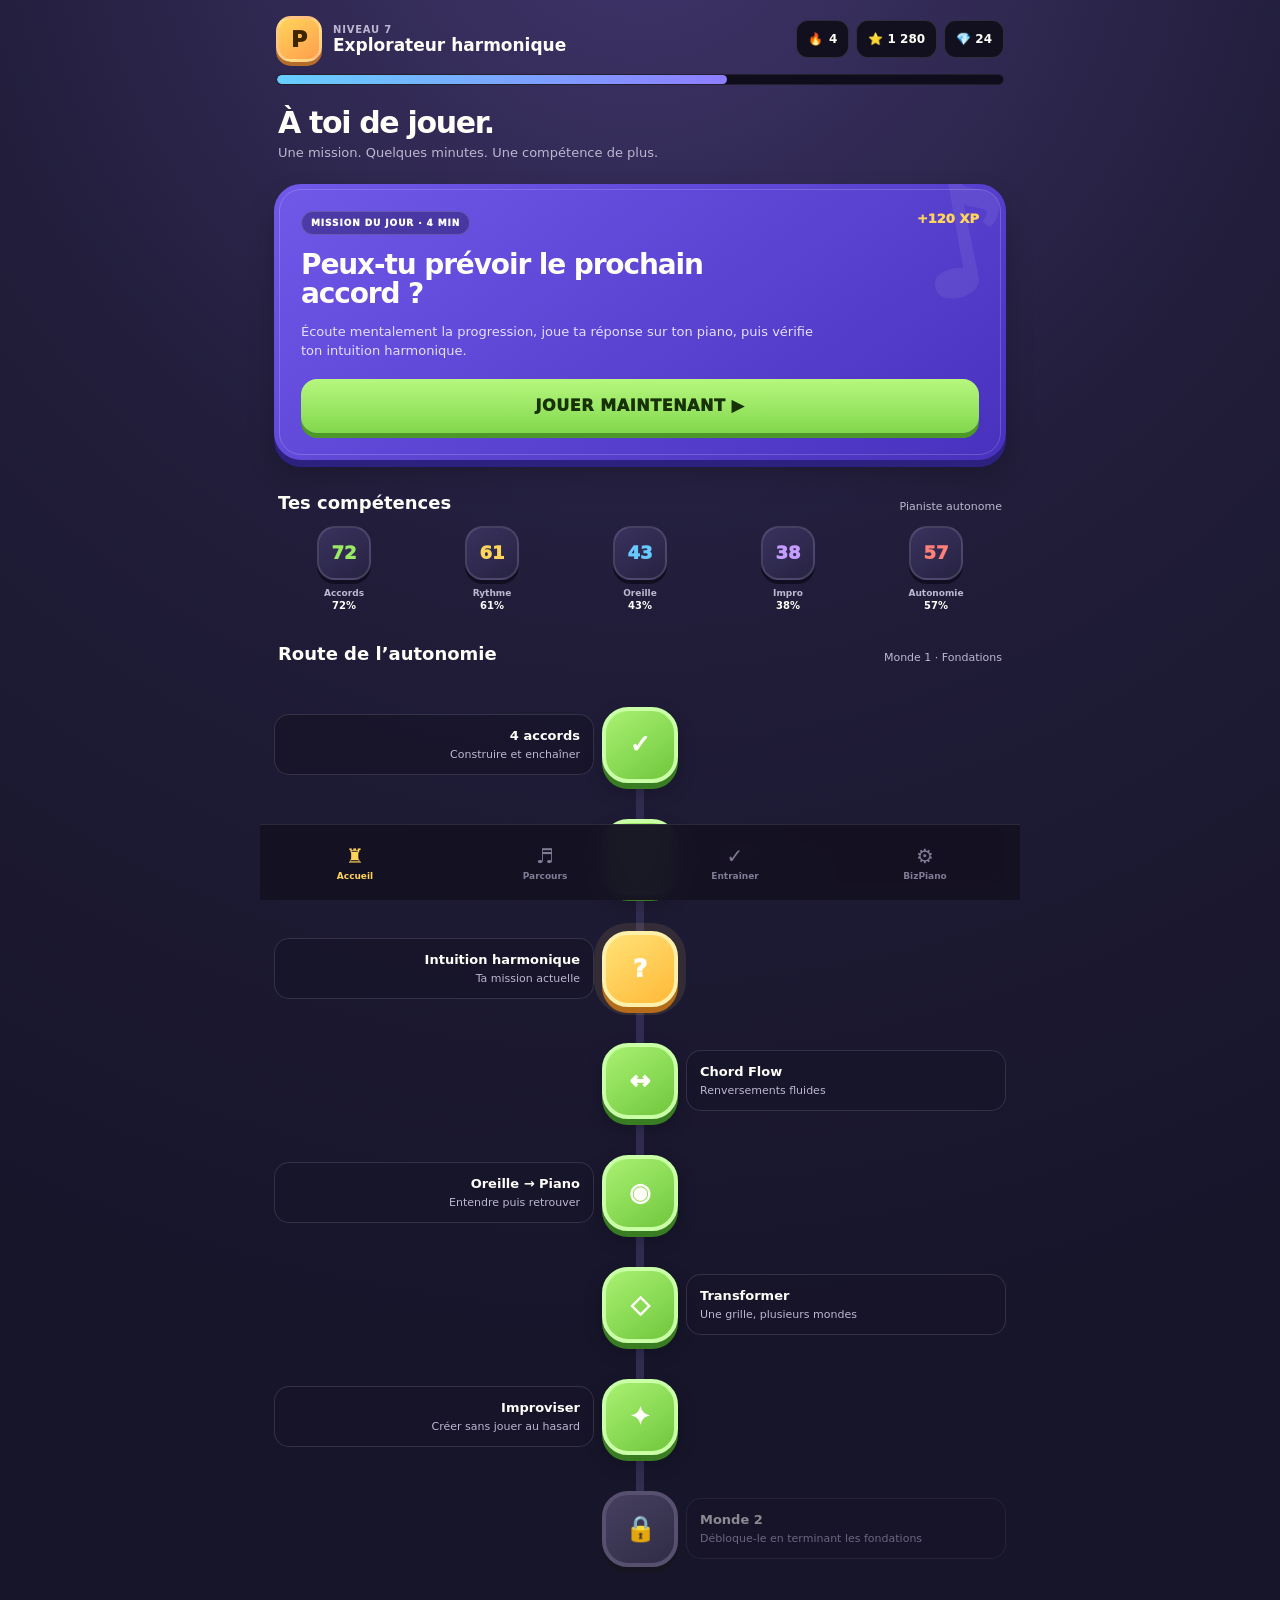
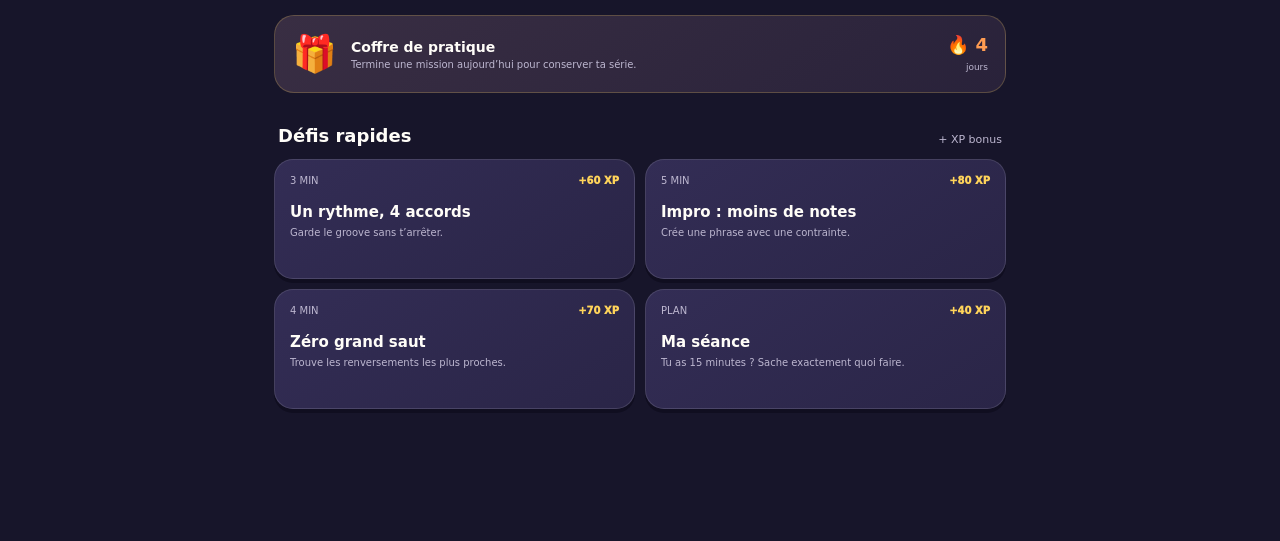
==== commit a0faadc8: "Transforme Piano Lab en interface de progression ludique" ====
--- a/music-lab/index.html
+++ b/music-lab/index.html
@@ -1 +1,5 @@
-<!doctype html><html lang="fr"><head><meta charset="utf-8"><meta name="viewport" content="width=device-width,initial-scale=1"><meta name="theme-color" content="#090909"><meta name="description" content="Piano Lab — outils courts pour pratiquer accords, rythme, oreille, improvisation et autonomie au vrai piano."><title>Piano Lab — Joue, écoute, comprends</title><style>:root{--bg:#090909;--panel:#111;--line:#292929;--text:#f4f0e8;--muted:#9f9991;--a:#d8ff72;--max:1180px}*{box-sizing:border-box}html{scroll-behavior:smooth}body{margin:0;background:var(--bg);color:var(--text);font-family:Inter,system-ui,-apple-system,sans-serif;-webkit-font-smoothing:antialiased}a{color:inherit;text-decoration:none}.wrap{width:min(calc(100% - 32px),var(--max));margin:auto}nav{height:76px;display:flex;align-items:center;justify-content:space-between;border-bottom:1px solid #222}.brand{display:flex;align-items:center;gap:11px;font-weight:850}.mark{width:30px;height:30px;border-radius:9px;background:var(--a);display:grid;place-items:center;color:#090909;font-weight:950}.nav{display:flex;gap:22px;color:var(--muted);font-size:13px}.hero{padding:88px 0 68px;display:grid;grid-template-columns:1.15fr .85fr;gap:58px;align-items:end}.kicker{color:var(--a);font-size:11px;font-weight:900;letter-spacing:.14em;text-transform:uppercase}h1{font-size:clamp(50px,7.6vw,96px);line-height:.92;letter-spacing:-.065em;margin:18px 0 24px}.hero p{font-size:clamp(18px,2vw,22px);line-height:1.55;color:var(--muted);max-width:700px;margin:0}.promise{border-left:1px solid var(--line);padding-left:28px;color:var(--muted);font-size:14px;line-height:1.65}.promise strong{display:block;color:var(--text);font-size:18px;margin-bottom:8px}.stats{display:flex;gap:28px;margin-top:30px}.stat strong{display:block;font-size:28px}.stat span{color:var(--muted);font-size:10px;text-transform:uppercase;letter-spacing:.1em}.section{padding:40px 0 74px}.head{display:flex;justify-content:space-between;align-items:end;gap:30px;margin-bottom:24px}.head h2{font-size:36px;letter-spacing:-.05em;margin:0}.head p{max-width:520px;color:var(--muted);font-size:14px;line-height:1.55;margin:0}.featured{display:grid;grid-template-columns:1.08fr .92fr;border:1px solid var(--line);border-radius:28px;overflow:hidden;background:linear-gradient(135deg,#151515,#0d0d0d);margin-bottom:16px;transition:.25s}.featured:hover,.card:hover{border-color:#4a4a4a;transform:translateY(-2px)}.fcopy{padding:44px}.badge{display:inline-flex;padding:7px 10px;border-radius:99px;background:rgba(216,255,114,.12);color:var(--a);font-size:10px;font-weight:900;text-transform:uppercase;letter-spacing:.1em}.fcopy h3{font-size:43px;letter-spacing:-.05em;margin:22px 0 14px}.fcopy p{color:var(--muted);line-height:1.6}.open{display:inline-flex;margin-top:24px;background:var(--text);color:#090909;padding:13px 17px;border-radius:14px;font-weight:850;font-size:13px}.preview{margin:18px;border:1px solid #282828;background:#0a0a0a;border-radius:22px;padding:24px;display:flex;flex-direction:column;justify-content:center;gap:10px}.seq{display:grid;grid-template-columns:repeat(4,1fr);gap:8px}.sq{aspect-ratio:1.1;border-radius:15px;background:#171717;border:1px solid #303030;display:grid;place-items:center;font-weight:900;font-size:22px}.sq:last-child{color:var(--a);font-size:32px}.grid{display:grid;grid-template-columns:repeat(4,1fr);gap:14px}.card{border:1px solid var(--line);border-radius:22px;padding:22px;min-height:230px;background:#0e0e0e;display:flex;flex-direction:column;justify-content:space-between;transition:.25s}.top{display:flex;justify-content:space-between}.icon{width:42px;height:42px;border-radius:13px;background:#181818;display:grid;place-items:center;font-size:19px}.live{font-size:9px;font-weight:900;color:var(--a);letter-spacing:.1em;text-transform:uppercase}.card h3{font-size:22px;letter-spacing:-.04em;margin:28px 0 8px}.card p{font-size:13px;color:var(--muted);line-height:1.52;margin:0}.arrow{color:#6f6a63;margin-top:16px;font-weight:850}.path{display:grid;grid-template-columns:repeat(4,1fr);gap:1px;background:var(--line);border:1px solid var(--line);border-radius:24px;overflow:hidden}.path div{background:#101010;padding:26px}.path small{color:var(--a);font-weight:900}.path h3{margin:10px 0 7px}.path p{color:var(--muted);font-size:12px;line-height:1.5;margin:0}.quote{margin:20px 0 78px;padding:56px;border-radius:28px;background:var(--a);color:#090909;display:grid;grid-template-columns:.8fr 1.2fr;gap:60px}.quote small{font-weight:900;text-transform:uppercase;letter-spacing:.12em}.quote strong{font-size:clamp(31px,4vw,56px);letter-spacing:-.055em;line-height:1.02}footer{border-top:1px solid var(--line);padding:32px 0 44px;color:#726d66;font-size:12px;display:flex;justify-content:space-between}@media(max-width:900px){.grid{grid-template-columns:1fr 1fr}.hero,.featured{grid-template-columns:1fr}.promise{border:0;padding:0}.path{grid-template-columns:1fr 1fr}.quote{grid-template-columns:1fr;gap:20px}}@media(max-width:560px){.grid,.path{grid-template-columns:1fr}.head{display:block}.head p{margin-top:10px}.fcopy{padding:30px}.nav a:not(:last-child){display:none}.stats{gap:16px}}</style></head><body><div class="wrap"><nav><a class="brand" href="./"><span class="mark">P</span>Piano Lab</a><div class="nav"><a href="#outils">Outils</a><a href="#parcours">Parcours</a><a href="../">BizPiano ↗</a></div></nav><header class="hero"><div><div class="kicker">Laboratoire musical · Piano 3D</div><h1>Joue.<br>Écoute.<br>Comprends.</h1><p>Des mini-outils à ouvrir quelques minutes devant ton vrai piano. L’écran donne une mission. Ton instrument fait le reste.</p><div class="stats"><div class="stat"><strong>8</strong><span>outils disponibles</span></div><div class="stat"><strong>2–15</strong><span>min / session</span></div><div class="stat"><strong>1</strong><span>but : autonomie</span></div></div></div><div class="promise"><strong>Une règle de conception.</strong>Chaque outil doit créer une action musicale immédiate, une petite victoire et une compétence réutilisable. Pas de gadget sans finalité pédagogique.</div></header><section class="section" id="outils"><div class="head"><h2>Commence par te tester.</h2><p>Le laboratoire le plus stratégique : anticiper une progression au lieu de reproduire mécaniquement des positions.</p></div><a class="featured" href="apps/quel-accord/"><div class="fcopy"><span class="badge">Test · 10 questions</span><h3>Quel accord vient ensuite ?</h3><p>Imagine la suite, joue ta réponse, puis vérifie. Au bout de 10 questions, reçois un mini-diagnostic de ton intuition harmonique.</p><span class="open">Faire le test →</span></div><div class="preview"><small style="color:#777;text-transform:uppercase;font-weight:900">Do majeur</small><div class="seq"><div class="sq">C</div><div class="sq">Am</div><div class="sq">F</div><div class="sq">?</div></div><small style="color:#777">Joue d’abord. Vérifie ensuite.</small></div></a><div class="grid"><a class="card" href="apps/4-accords/"><div class="top"><div class="icon">4</div><span class="live">Disponible</span></div><div><h3>4 Accords Lab</h3><p>Pratiquer, transposer et exploiter une progression universelle.</p><div class="arrow">Ouvrir →</div></div></a><a class="card" href="apps/chord-flow/"><div class="top"><div class="icon">↔</div><span class="live">Disponible</span></div><div><h3>Chord Flow</h3><p>Renversements, notes communes et déplacements minimaux.</p><div class="arrow">Ouvrir →</div></div></a><a class="card" href="apps/rhythm-gym/"><div class="top"><div class="icon">≈</div><span class="live">Disponible</span></div><div><h3>Rhythm Gym</h3><p>Patterns guidés et tempo pour transformer des accords en musique.</p><div class="arrow">Ouvrir →</div></div></a><a class="card" href="apps/ear-piano/"><div class="top"><div class="icon">⌁</div><span class="live">Disponible</span></div><div><h3>Ear → Piano</h3><p>Écouter, formuler une hypothèse, chercher puis corriger.</p><div class="arrow">Ouvrir →</div></div></a><a class="card" href="apps/impro-coach/"><div class="top"><div class="icon">✦</div><span class="live">Disponible</span></div><div><h3>Impro Coach</h3><p>Contraintes intelligentes, motifs et silences pour mieux improviser.</p><div class="arrow">Ouvrir →</div></div></a><a class="card" href="apps/progression-transformer/"><div class="top"><div class="icon">◇</div><span class="live">Disponible</span></div><div><h3>Progression Transformer</h3><p>La même grille, plusieurs univers : ballade, pop, cinématique, minimal…</p><div class="arrow">Ouvrir →</div></div></a><a class="card" href="apps/practice-coach/"><div class="top"><div class="icon">✓</div><span class="live">Disponible</span></div><div><h3>Practice Coach</h3><p>Générer une séance selon ton temps et ton objectif du jour.</p><div class="arrow">Ouvrir →</div></div></a><a class="card" href="apps/quel-accord/"><div class="top"><div class="icon">◉</div><span class="live">Test</span></div><div><h3>Diagnostic harmonie</h3><p>10 questions pour voir si tu reconnais déjà les logiques d’accords.</p><div class="arrow">Commencer →</div></div></a></div></section><section class="section" id="parcours"><div class="head"><h2>Un parcours, pas une boîte à outils.</h2><p>À terme, les apps doivent se répondre et transformer progressivement la manière dont l’élève apprend.</p></div><div class="path"><div><small>01</small><h3>Jouer</h3><p>Accords, rythme, accompagnement. Obtenir rapidement de la musique.</p></div><div><small>02</small><h3>Entendre</h3><p>Anticiper, retrouver et comparer ce qu’on entend avec ce qu’on joue.</p></div><div><small>03</small><h3>Transformer</h3><p>Renversements, motifs, improvisation et variations personnelles.</p></div><div><small>04</small><h3>S’autogérer</h3><p>Diagnostiquer un blocage et choisir le bon exercice.</p></div></div></section><section class="quote"><small>Piano 3D · philosophie</small><strong>Faire énormément de musique avec peu de connaissances.</strong></section><footer><span>Piano Lab · BizPiano</span><span>Structure · Rythme · Harmonie</span></footer></div></body></html>+<!doctype html>
+<html lang="fr"><head><meta charset="utf-8"><meta name="viewport" content="width=device-width,initial-scale=1"><meta name="theme-color" content="#17152a"><meta name="description" content="Piano Lab — missions musicales courtes pour progresser au vrai piano."><title>Piano Lab — Ta progression musicale</title>
+<style>
+:root{--bg:#17152a;--bg2:#211d3a;--card:#2a2547;--card2:#332d55;--line:rgba(255,255,255,.12);--text:#fffdf8;--muted:#bdb7d0;--gold:#ffd45a;--green:#9bea63;--blue:#68c9ff;--purple:#c59cff;--red:#ff8078;--shadow:#120f22;--max:760px}*{box-sizing:border-box}html{scroll-behavior:smooth}body{margin:0;background:radial-gradient(circle at 50% -120px,#41366d 0,#211d3a 30%,var(--bg) 62%);color:var(--text);font-family:Inter,ui-rounded,"SF Pro Rounded",system-ui,sans-serif;-webkit-font-smoothing:antialiased}button,a{font:inherit}a{color:inherit;text-decoration:none}.app{width:min(100%,var(--max));margin:auto;min-height:100vh;padding-bottom:110px}.topbar{padding:16px 16px 10px;display:grid;grid-template-columns:1fr auto;gap:12px;align-items:center}.profile{display:flex;gap:11px;align-items:center}.avatar{width:46px;height:46px;border-radius:15px;background:linear-gradient(145deg,var(--gold),#ff9e4d);border:3px solid rgba(255,255,255,.28);box-shadow:0 4px 0 #b66d2c;display:grid;place-items:center;color:#3c2500;font-size:22px;font-weight:1000}.level small{display:block;color:var(--muted);font-size:10px;font-weight:900;letter-spacing:.08em;text-transform:uppercase}.level strong{font-size:17px}.currencies{display:flex;gap:7px}.pill{height:38px;padding:0 11px;border-radius:12px;background:#12101f;border:1px solid var(--line);display:flex;align-items:center;gap:6px;font-size:12px;font-weight:900}.xpbar{margin:2px 16px 18px;height:11px;background:#0f0d1b;border-radius:99px;border:1px solid rgba(255,255,255,.08);overflow:hidden}.xpbar span{display:block;width:62%;height:100%;background:linear-gradient(90deg,#67cfff,#8e7dff);border-radius:99px}.welcome{padding:2px 18px 16px}.welcome h1{font-size:30px;letter-spacing:-.045em;margin:0 0 5px}.welcome p{color:var(--muted);font-size:13px;margin:0}.mission{margin:8px 14px 22px;padding:5px;border-radius:27px;background:linear-gradient(145deg,#7058e9,#4731bd);box-shadow:0 7px 0 #2d2180,0 15px 28px rgba(0,0,0,.22);position:relative;overflow:hidden}.mission:after{content:"♪";position:absolute;right:-5px;top:-28px;font-size:150px;font-weight:1000;color:rgba(255,255,255,.07);transform:rotate(-10deg)}.mission-inner{border:1px solid rgba(255,255,255,.18);border-radius:22px;padding:21px;position:relative;z-index:1}.mission-top{display:flex;justify-content:space-between;gap:10px;align-items:start}.tag{display:inline-flex;background:rgba(17,12,51,.35);border:1px solid rgba(255,255,255,.16);border-radius:99px;padding:6px 9px;font-size:9px;font-weight:1000;letter-spacing:.1em;text-transform:uppercase}.reward{color:var(--gold);font-weight:1000;font-size:13px}.mission h2{font-size:28px;line-height:1.03;letter-spacing:-.04em;margin:16px 0 8px;max-width:470px}.mission p{color:#e5e0ff;font-size:13px;line-height:1.5;max-width:520px}.play{display:flex;align-items:center;justify-content:center;width:100%;margin-top:18px;min-height:54px;border:0;border-radius:16px;background:linear-gradient(#b7f77f,#82d84c);color:#173207;font-weight:1000;font-size:16px;text-transform:uppercase;letter-spacing:.035em;box-shadow:0 5px 0 #4c9828;cursor:pointer}.play:active,.quest:active{transform:translateY(3px);box-shadow:0 2px 0 #4c9828}.section{padding:10px 14px 22px}.section-head{display:flex;justify-content:space-between;align-items:end;margin:0 4px 13px}.section-head h2{font-size:18px;margin:0}.section-head span{font-size:11px;color:var(--muted)}.skills{display:grid;grid-template-columns:repeat(5,1fr);gap:8px}.skill{text-align:center}.orb{width:54px;height:54px;margin:auto;border-radius:18px;background:linear-gradient(145deg,#39325e,#272342);border:2px solid rgba(255,255,255,.12);box-shadow:0 4px 0 #100e20;display:grid;place-items:center;font-weight:1000;font-size:18px}.skill:nth-child(1) .orb{color:var(--green)}.skill:nth-child(2) .orb{color:var(--gold)}.skill:nth-child(3) .orb{color:var(--blue)}.skill:nth-child(4) .orb{color:var(--purple)}.skill:nth-child(5) .orb{color:var(--red)}.skill small{display:block;margin-top:8px;color:var(--muted);font-size:9px;font-weight:800}.skill b{display:block;font-size:10px;margin-top:2px}.map{position:relative;padding:12px 0 8px}.map:before{content:"";position:absolute;left:50%;top:30px;bottom:35px;width:8px;transform:translateX(-50%);background:#322c50;border-radius:20px}.stage{position:relative;display:grid;grid-template-columns:1fr 92px 1fr;align-items:center;min-height:112px}.stage:nth-child(even) .node{grid-column:2}.node{grid-column:2;width:76px;height:76px;border-radius:26px;margin:auto;display:grid;place-items:center;background:linear-gradient(145deg,#a9f171,#70c73d);border:4px solid #c9ffa6;box-shadow:0 6px 0 #397d22,0 8px 18px rgba(0,0,0,.25);font-size:25px;font-weight:1000;z-index:2}.stage.current .node{background:linear-gradient(145deg,#ffe277,#ffb938);border-color:#fff0a9;box-shadow:0 6px 0 #b56b17,0 0 0 8px rgba(255,212,90,.10)}.stage.locked .node{background:linear-gradient(145deg,#46405f,#302c46);border-color:#57506f;box-shadow:0 6px 0 #171421;color:#817b94}.stage-info{padding:12px 13px;border-radius:15px;background:rgba(24,21,42,.82);border:1px solid var(--line);font-size:11px;line-height:1.35}.stage:nth-child(odd) .stage-info{grid-column:1;text-align:right}.stage:nth-child(even) .stage-info{grid-column:3;text-align:left}.stage-info strong{display:block;font-size:13px;margin-bottom:3px}.stage-info span{color:var(--muted)}.stage.locked .stage-info{opacity:.5}.quests{display:grid;grid-template-columns:1fr 1fr;gap:10px}.quest{display:block;border-radius:19px;padding:15px;background:linear-gradient(145deg,var(--card2),var(--card));border:1px solid var(--line);box-shadow:0 4px 0 #100e20;min-height:120px}.quest .qtop{display:flex;justify-content:space-between;font-size:10px;color:var(--muted)}.quest strong{display:block;margin:17px 0 5px;font-size:15px}.quest p{margin:0;color:var(--muted);font-size:10px;line-height:1.4}.quest .bonus{color:var(--gold);font-weight:1000}.daily{margin:0 14px 22px;border-radius:20px;background:linear-gradient(145deg,#392e43,#29223a);border:1px solid rgba(255,212,90,.22);padding:17px;display:flex;gap:14px;align-items:center}.chest{font-size:36px}.daily strong{font-size:14px}.daily p{margin:3px 0 0;color:var(--muted);font-size:10px}.streak{margin-left:auto;text-align:right}.streak b{display:block;color:#ff9c52;font-size:18px}.streak small{color:var(--muted);font-size:9px}.bottom{position:fixed;bottom:0;left:50%;transform:translateX(-50%);width:min(100%,var(--max));height:76px;background:rgba(20,17,35,.96);border-top:1px solid rgba(255,255,255,.1);display:grid;grid-template-columns:repeat(4,1fr);z-index:10;backdrop-filter:blur(14px)}.bottom a{display:grid;place-items:center;align-content:center;gap:3px;color:#817b94;font-size:9px;font-weight:900}.bottom a:first-child{color:var(--gold)}.bottom b{font-size:20px}.toast{position:fixed;left:50%;bottom:90px;transform:translate(-50%,20px);background:#0e0c19;border:1px solid var(--line);border-radius:14px;padding:11px 15px;font-size:11px;opacity:0;pointer-events:none;transition:.2s;z-index:20}.toast.show{opacity:1;transform:translate(-50%,0)}@media(max-width:520px){.currencies .pill:last-child{display:none}.skills{gap:3px}.orb{width:48px;height:48px;border-radius:16px}.stage{grid-template-columns:1fr 78px 1fr}.node{width:66px;height:66px;border-radius:22px}.stage-info{padding:9px;font-size:9px}.stage-info strong{font-size:11px}.quests{grid-template-columns:1fr 1fr}.mission h2{font-size:25px}}@media(max-width:360px){.skills{grid-template-columns:repeat(3,1fr);row-gap:14px}.quests{grid-template-columns:1fr}}
+</style></head><body><main class="app"><div class="topbar"><div class="profile"><div class="avatar">P</div><div class="level"><small>Niveau 7</small><strong>Explorateur harmonique</strong></div></div><div class="currencies"><div class="pill">🔥 <span id="streakTop">4</span></div><div class="pill">⭐ 1 280</div><div class="pill">💎 24</div></div></div><div class="xpbar"><span></span></div><header class="welcome"><h1>À toi de jouer.</h1><p>Une mission. Quelques minutes. Une compétence de plus.</p></header><section class="mission"><div class="mission-inner"><div class="mission-top"><span class="tag">Mission du jour · 4 min</span><span class="reward">+120 XP</span></div><h2>Peux-tu prévoir le prochain accord ?</h2><p>Écoute mentalement la progression, joue ta réponse sur ton piano, puis vérifie ton intuition harmonique.</p><a class="play" href="apps/quel-accord/">Jouer maintenant ▶</a></div></section><section class="section"><div class="section-head"><h2>Tes compétences</h2><span>Pianiste autonome</span></div><div class="skills"><div class="skill"><div class="orb">72</div><small>Accords</small><b>72%</b></div><div class="skill"><div class="orb">61</div><small>Rythme</small><b>61%</b></div><div class="skill"><div class="orb">43</div><small>Oreille</small><b>43%</b></div><div class="skill"><div class="orb">38</div><small>Impro</small><b>38%</b></div><div class="skill"><div class="orb">57</div><small>Autonomie</small><b>57%</b></div></div></section><section class="section" id="parcours"><div class="section-head"><h2>Route de l’autonomie</h2><span>Monde 1 · Fondations</span></div><div class="map"><div class="stage"><div class="stage-info"><strong>4 accords</strong><span>Construire et enchaîner</span></div><a class="node" href="apps/4-accords/">✓</a></div><div class="stage"><a class="node" href="apps/rhythm-gym/">♫</a><div class="stage-info"><strong>Le groove</strong><span>Faire vivre les accords</span></div></div><div class="stage current"><div class="stage-info"><strong>Intuition harmonique</strong><span>Ta mission actuelle</span></div><a class="node" href="apps/quel-accord/">?</a></div><div class="stage"><a class="node" href="apps/chord-flow/">↔</a><div class="stage-info"><strong>Chord Flow</strong><span>Renversements fluides</span></div></div><div class="stage"><div class="stage-info"><strong>Oreille → Piano</strong><span>Entendre puis retrouver</span></div><a class="node" href="apps/ear-piano/">◉</a></div><div class="stage"><a class="node" href="apps/progression-transformer/">◇</a><div class="stage-info"><strong>Transformer</strong><span>Une grille, plusieurs mondes</span></div></div><div class="stage"><div class="stage-info"><strong>Improviser</strong><span>Créer sans jouer au hasard</span></div><a class="node" href="apps/impro-coach/">✦</a></div><div class="stage locked"><div class="node">🔒</div><div class="stage-info"><strong>Monde 2</strong><span>Débloque-le en terminant les fondations</span></div></div></div></section><div class="daily"><div class="chest">🎁</div><div><strong>Coffre de pratique</strong><p>Termine une mission aujourd’hui pour conserver ta série.</p></div><div class="streak"><b>🔥 4</b><small>jours</small></div></div><section class="section"><div class="section-head"><h2>Défis rapides</h2><span>+ XP bonus</span></div><div class="quests"><a class="quest" href="apps/rhythm-gym/"><div class="qtop"><span>3 MIN</span><span class="bonus">+60 XP</span></div><strong>Un rythme, 4 accords</strong><p>Garde le groove sans t’arrêter.</p></a><a class="quest" href="apps/impro-coach/"><div class="qtop"><span>5 MIN</span><span class="bonus">+80 XP</span></div><strong>Impro : moins de notes</strong><p>Crée une phrase avec une contrainte.</p></a><a class="quest" href="apps/chord-flow/"><div class="qtop"><span>4 MIN</span><span class="bonus">+70 XP</span></div><strong>Zéro grand saut</strong><p>Trouve les renversements les plus proches.</p></a><a class="quest" href="apps/practice-coach/"><div class="qtop"><span>PLAN</span><span class="bonus">+40 XP</span></div><strong>Ma séance</strong><p>Tu as 15 minutes ? Sache exactement quoi faire.</p></a></div></section><nav class="bottom" aria-label="Navigation"><a href="./"><b>♜</b><span>Accueil</span></a><a href="#parcours"><b>♬</b><span>Parcours</span></a><a href="apps/practice-coach/"><b>✓</b><span>Entraîner</span></a><a href="../"><b>⚙</b><span>BizPiano</span></a></nav><div class="toast" id="toast" role="status"></div></main><script>const saved=Number(localStorage.getItem('pianoLabStreak')||4);document.getElementById('streakTop').textContent=Math.max(1,saved);document.querySelectorAll('.node,.quest').forEach(el=>el.addEventListener('click',()=>{localStorage.setItem('pianoLabLastVisit',Date.now())}));</script></body></html>
